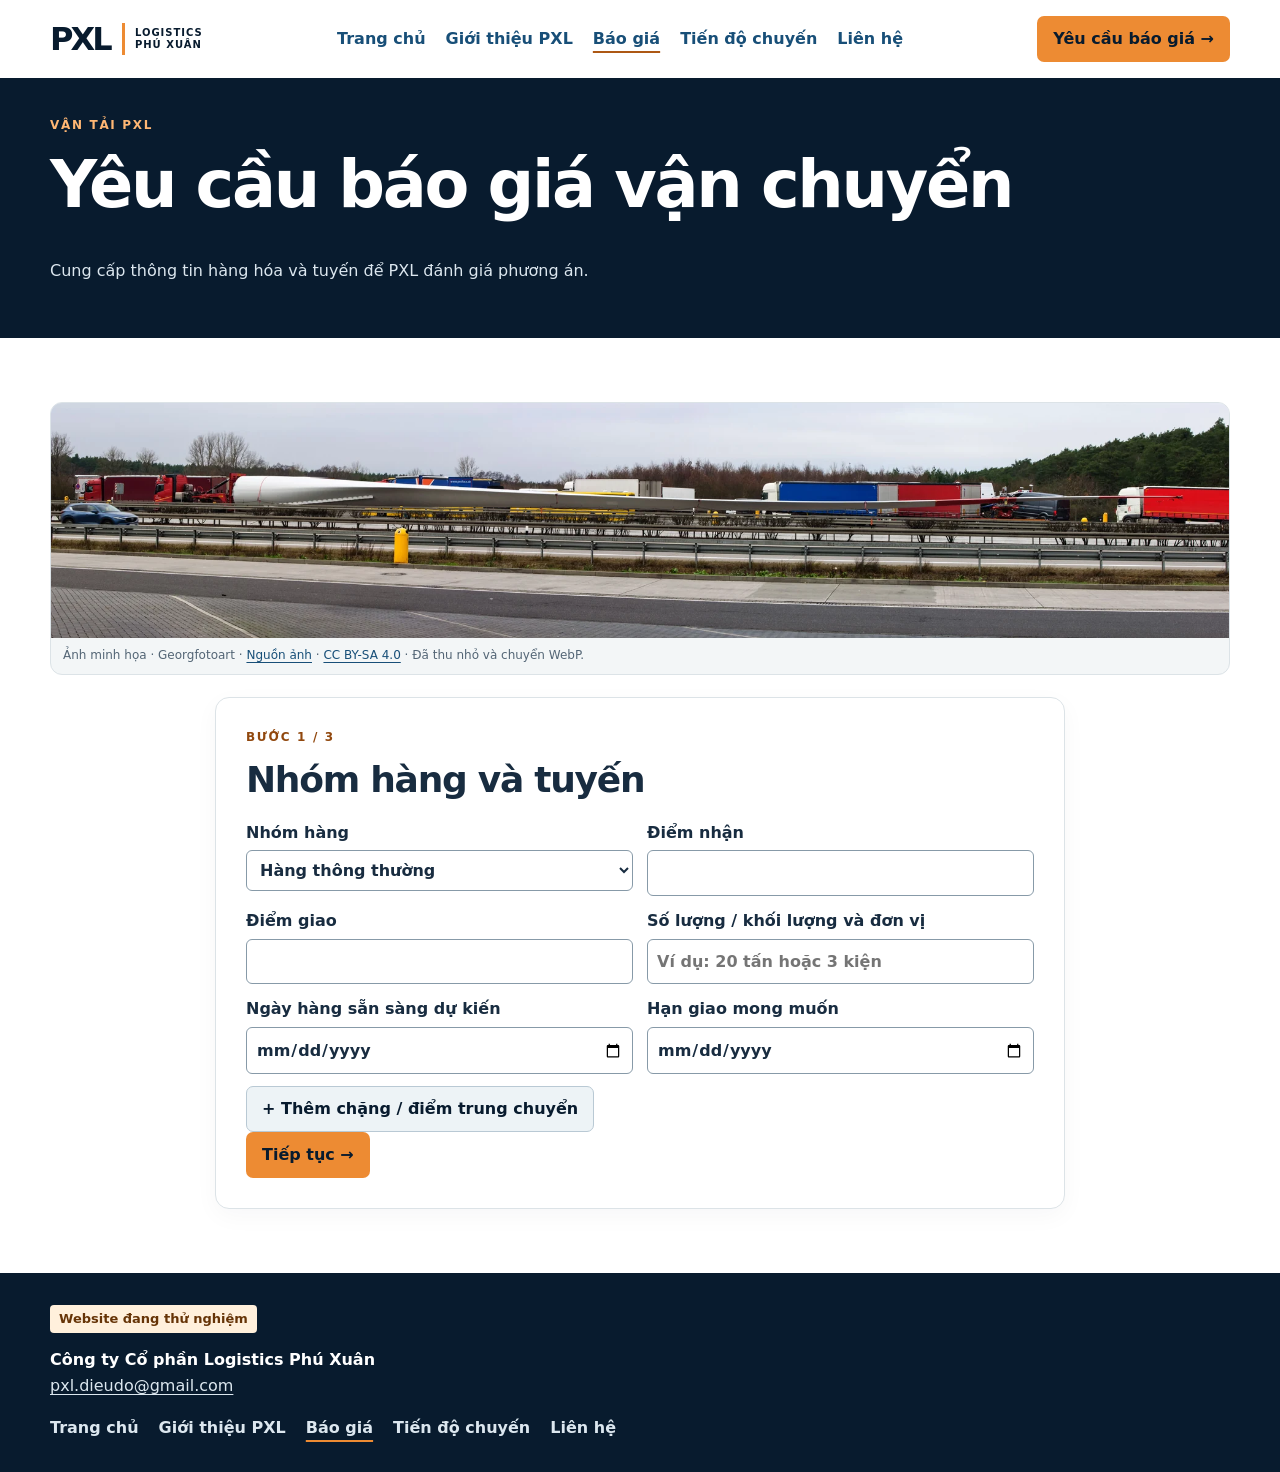
==== bao-gia.html @ a8f8dc52 "upload website" ====
<!doctype html><html lang="vi"><head><meta charset="utf-8"><meta name="viewport" content="width=device-width, initial-scale=1"><meta name="robots" content="noindex,nofollow"><meta name="description" content="Báo giá · Công ty Cổ phần Logistics Phú Xuân"><title>Báo giá | Logistics Phú Xuân</title><link rel="stylesheet" href="assets/site.css"><script src="assets/site.js" defer></script></head><body><a class="skip" href="#main">Đến nội dung</a><header><div class="wrap nav"><a class="brand" href="index.html"><strong>PXL</strong><span>LOGISTICS<br>PHÚ XUÂN</span></a><button type="button" id="menu" aria-controls="navigation" aria-expanded="false">Menu</button><nav id="navigation" aria-label="Điều hướng chính"><a href="index.html">Trang chủ</a><a href="gioi-thieu.html">Giới thiệu PXL</a><a href="bao-gia.html" aria-current="page">Báo giá</a><a href="tien-do-chuyen.html">Tiến độ chuyến</a><a href="lien-he.html">Liên hệ</a></nav><a class="button navcta" href="bao-gia.html">Yêu cầu báo giá →</a></div></header><main id="main"><section class="intro"><div class="wrap"><p class="eyebrow">Vận tải PXL</p><h1>Yêu cầu báo giá vận chuyển</h1><p>Cung cấp thông tin hàng hóa và tuyến để PXL đánh giá phương án.</p></div></section><section class="wrap section"><figure><picture><source media="(max-width: 700px)" srcset="image/quote-wind-blade-banner-mobile.webp"><img src="image/quote-wind-blade-banner.webp" alt="Toàn cảnh tổ hợp vận chuyển cánh turbine trên đường A2" loading=lazy></picture><figcaption>Ảnh minh họa · Georgfotoart · <a href="https://commons.wikimedia.org/wiki/File:Rotorblatt_Transport,_A2_01.jpg">Nguồn ảnh</a> · <a href="https://creativecommons.org/licenses/by-sa/4.0/">CC BY-SA 4.0</a> · Đã thu nhỏ và chuyển WebP.</figcaption></figure><form method="post" id="quote" class="card form-card"><p id="step-status" class="eyebrow" aria-live="polite"></p>
<section data-step><h2 tabindex="-1">Nhóm hàng và tuyến</h2><div class="fields"><label>Nhóm hàng<select name="kind"><option value="general">Hàng thông thường</option><option value="project">Hàng dự án / siêu trường siêu trọng</option><option value="unknown">Chưa rõ, cần tư vấn</option></select></label><label>Điểm nhận<input type="text" name="origin" required maxlength="120"></label><label>Điểm giao<input type="text" name="destination" required maxlength="120"></label><label>Số lượng / khối lượng và đơn vị<input type="text" name="amount" maxlength="100" placeholder="Ví dụ: 20 tấn hoặc 3 kiện"></label><label>Ngày hàng sẵn sàng dự kiến<input type="date" name="date" ></label><label>Hạn giao mong muốn<input type="date" name="deadline" ></label></div><div id="legs"></div><button type="button" data-add="leg" class="secondary">+ Thêm chặng / điểm trung chuyển</button></section>
<section data-step hidden><h2 tabindex="-1">Thông tin hàng hóa</h2><div id="general"><div class="fields"><label>Tên hàng<input type="text" name="cargo" required></label><label>Khối lượng (tấn)<input type="number" name="tonnes" min="0.001" step="any"></label><label>Cách đóng gói<select name="packing"><option value="Chưa rõ, cần tư vấn">Chưa rõ, cần tư vấn</option><option value="Hàng rời">Hàng rời</option><option value="Đóng bao">Đóng bao</option><option value="Đóng kiện">Đóng kiện</option><option value="Khác">Khác</option></select></label></div><label>Điều kiện bốc xếp hai đầu<textarea name="handling" rows="3" placeholder="Ví dụ: bên nhận bố trí cẩu"></textarea></label></div><div id="project"><div class="fields"><label>Tên dự án<input type="text" name="project" ></label><label>Mốc theo lô<input type="text" name="batch" ></label><label class="check"><input type="checkbox" name="service" value="Khảo sát tuyến">Khảo sát tuyến</label><label class="check"><input type="checkbox" name="service" value="Cẩu / bốc dỡ">Cẩu / bốc dỡ</label><label class="check"><input type="checkbox" name="service" value="Áp tải">Áp tải</label><label class="check"><input type="checkbox" name="service" value="Kéo trợ">Kéo trợ</label><label class="check"><input type="checkbox" name="service" value="Hỗ trợ thủ tục">Hỗ trợ thủ tục</label><label class="check"><input type="checkbox" name="service" value="Lưu bãi">Lưu bãi</label></div><div id="items"></div><button type="button" data-add="item" class="secondary">+ Thêm cấu kiện</button></div><p>Thông tin kỹ thuật chưa có có thể để trống và chọn bên dưới.</p><label class="check"><input type="checkbox" name="consult" value="Có">Chưa rõ, cần tư vấn</label><label>Ghi chú hàng, tuyến và yêu cầu khác<textarea name="notes" rows="3" ></textarea></label></section>
<section data-step hidden><h2 tabindex="-1">Thông tin liên hệ</h2><div class="fields"><label>Họ tên<input type="text" name="name" required autocomplete="name"></label><label>Công ty<input type="text" name="company" autocomplete="organization"></label><label>Email<input type="email" name="email" autocomplete="email"></label><label>Điện thoại<input type="tel" name="phone" autocomplete="tel"></label></div><p>Chuẩn bị packing list, bản vẽ hoặc ảnh để tự đính kèm vào email nếu có.</p></section>
<p class="error" role="alert"></p><div class="actions"><button type="button" id="back" class="secondary" hidden>Quay lại</button><button id="next">Tiếp tục →</button></div></form><section id="review" class="card" hidden aria-labelledby="review-title"><h2 id="review-title" tabindex="-1">Xem lại nội dung</h2><label>Nội dung để gửi<textarea id="summary" rows="12" readonly></textarea></label><p id="email-note">Ứng dụng email sẽ mở bản nháp. Cậu cần bấm Gửi trong ứng dụng để chuyển yêu cầu đến PXL.</p><div class="actions"><button id="edit" type="button" class="secondary">Chỉnh sửa</button><button id="copy" type="button" class="secondary">Sao chép</button><a id="email-link" class="button">Mở email</a></div><p id="copy-status" role="status"></p></section><template id="leg-template"><fieldset class="row"><legend>Chặng / điểm trung chuyển</legend><div class="fields"><label>Điểm trung chuyển hoặc điểm cuối chặng<input type="text" name="stop" required></label><label>Ghi chú chặng<input type="text" name="leg-note" ></label></div><button type="button" data-remove class="secondary">Xóa dòng</button></fieldset></template><template id="item-template"><fieldset class="row"><legend>Cấu kiện</legend><div class="fields"><label>Tên cấu kiện<input type="text" name="item" required></label><label>Số kiện<input type="number" name="qty" min="1" step="1"></label><label>Khối lượng mỗi kiện (tấn)<input type="number" name="weight" min="0.001" step="any"></label><label>Dài (m)<input type="number" name="length" min="0.001" step="any"></label><label>Rộng (m)<input type="number" name="width" min="0.001" step="any"></label><label>Cao (m)<input type="number" name="height" min="0.001" step="any"></label></div><button type="button" data-remove class="secondary">Xóa dòng</button></fieldset></template></section></main><footer><div class="wrap"><span class="tag">Website đang thử nghiệm</span><p><strong>Công ty Cổ phần Logistics Phú Xuân</strong><br><a href="mailto:pxl.dieudo@gmail.com">pxl.dieudo@gmail.com</a></p><nav aria-label="Liên kết cuối trang"><a href="index.html">Trang chủ</a><a href="gioi-thieu.html">Giới thiệu PXL</a><a href="bao-gia.html" aria-current="page">Báo giá</a><a href="tien-do-chuyen.html">Tiến độ chuyến</a><a href="lien-he.html">Liên hệ</a></nav></div></footer></body></html>
---- assets/site.css ----
:root{--navy:#081b2e;--ink:#182c40;--orange:#ed8b33;--line:#dce3e7;--muted:#536575;--pale:#f3f6f7;color:var(--ink);font-family:system-ui,"Segoe UI",sans-serif;line-height:1.6}
*{box-sizing:border-box}body{margin:0;background:#fff}a{color:#184f78;text-underline-offset:3px}a:focus-visible,button:focus-visible,input:focus-visible,select:focus-visible,textarea:focus-visible{outline:3px solid #c36a19;outline-offset:3px}[hidden]{display:none!important}.wrap{width:min(1180px,calc(100% - 48px));margin-inline:auto}.nav,.actions{display:flex;align-items:center;gap:14px;flex-wrap:wrap}.nav{justify-content:space-between;min-height:78px}.brand{display:flex;align-items:center;gap:10px;text-decoration:none;color:var(--navy)}.brand strong{font-size:32px;line-height:1;letter-spacing:-.09em;border-right:3px solid var(--orange);padding-right:12px}.brand span{font-size:10px;line-height:1.2;font-weight:800;letter-spacing:.1em}nav{display:flex;gap:20px;flex-wrap:wrap}nav a{font-weight:650;text-decoration:none}nav a[aria-current]{text-decoration:underline;text-decoration-color:#ad5814;text-decoration-thickness:2px;text-underline-offset:7px}#menu{display:none}.skip{position:absolute;left:8px;top:-100px;background:white;padding:12px;z-index:3}.skip:focus{top:8px}
.hero,.intro,footer{background:var(--navy);color:#fff}.hero{padding:clamp(34px,6vw,85px) 0}.intro{padding:38px 0}.hero p:not(.eyebrow),.intro p:not(.eyebrow){color:#dce7ef;max-width:60ch}.hero figure{background:#122c43;border-color:#38526b}.hero figcaption,.hero figcaption a,footer a{color:#dce7ef}.grid{display:grid;grid-template-columns:repeat(2,minmax(0,1fr));gap:26px;align-items:start}.hero-grid{align-items:center;grid-template-columns:1fr 1.12fr;gap:38px}.three{grid-template-columns:repeat(3,minmax(0,1fr))}.section{padding-block:clamp(32px,5vw,68px)}.shade{background:var(--pale)}h1,h2,h3{line-height:1.15;letter-spacing:-.035em;margin:0 0 .55em}h1{font-size:clamp(34px,5.1vw,66px)}h1 em{font-style:normal;color:var(--orange)}h2{font-size:clamp(23px,3.4vw,36px)}h3{font-size:22px}p{margin:0 0 1em}.eyebrow{font-size:12px;letter-spacing:.14em;font-weight:800;text-transform:uppercase;color:#91480e}.hero .eyebrow,.intro .eyebrow{color:#ffb774}.card{background:#fff;border:1px solid var(--line);border-radius:14px;padding:clamp(16px,3vw,30px);min-width:0;box-shadow:0 7px 24px #081b2e09}.form-card{max-width:850px;margin:22px auto 0}figure{margin:0 0 16px;border:1px solid var(--line);border-radius:12px;overflow:hidden;background:var(--pale)}picture,img{display:block;width:100%}img{height:auto}figcaption{padding:8px 12px;font-size:12px;color:var(--muted);overflow-wrap:anywhere}button,.button{display:inline-flex;align-items:center;justify-content:center;min-height:44px;padding:9px 15px;border:1px solid transparent;border-radius:7px;background:var(--orange);color:var(--navy);font:inherit;font-weight:750;text-decoration:none;cursor:pointer;text-align:center}button:hover,.button:hover{filter:brightness(.94)}.secondary{background:#edf3f6;border-color:#b9c9d4}.outline{color:white;background:transparent;border-color:#a9bdcd}.fields{display:grid;grid-template-columns:repeat(2,minmax(0,1fr));gap:0 14px}label{display:block;font-weight:650;margin-bottom:12px}input,textarea,select{display:block;width:100%;margin-top:5px;padding:9px;border:1px solid #879aa8;border-radius:6px;background:white;color:var(--ink);font:inherit;min-width:0}textarea{resize:vertical}.check{display:flex;align-items:center;gap:8px}.check input{width:auto;margin:0}.row{border:1px solid var(--line);margin:12px 0;padding:12px;min-width:0;border-radius:8px}.tag{display:inline-block;background:#fff0dc;color:#663407;border-radius:4px;padding:4px 9px;font-weight:750;font-size:13px}.error{color:#a22424;font-weight:650;margin-top:10px}.error:empty{display:none}.timeline li{margin-bottom:12px}#review{margin-top:16px}footer{padding:32px 0}footer p{margin-top:14px}footer a[aria-current]{text-decoration-color:var(--orange)}
@media(max-width:950px){.navcta{display:none}}@media(max-width:720px){.wrap{width:calc(100% - 32px)}.grid,.hero-grid,.three{grid-template-columns:1fr;gap:16px}.nav{min-height:64px}#menu{display:inline-flex;background:#edf3f6}#navigation{display:none;width:100%;padding:0 0 15px}#navigation.open{display:flex;flex-direction:column;gap:9px}#navigation a{padding:5px 0}}@media(max-width:440px){.fields{grid-template-columns:1fr}}
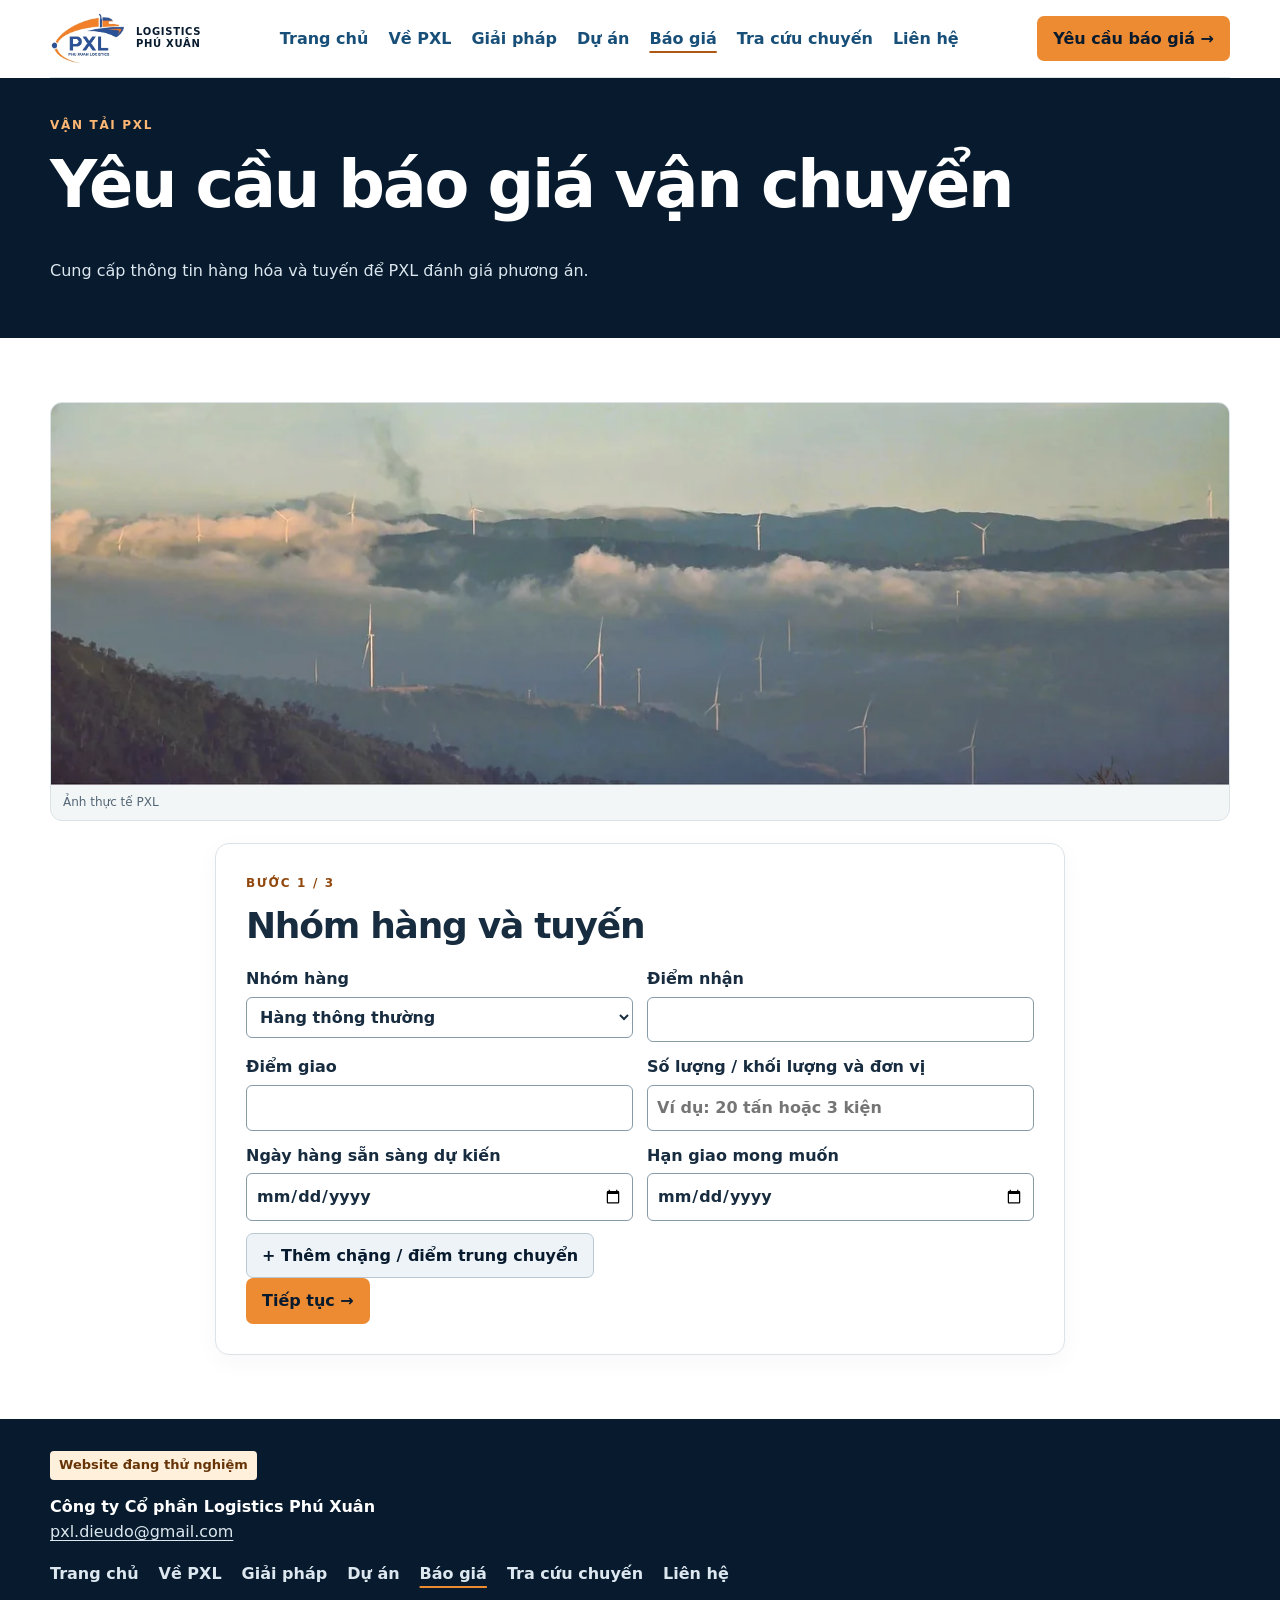
==== commit 60114642: "Cap nhat website PXL ngay 11-11-2026" ====
--- a/bao-gia.html
+++ b/bao-gia.html
@@ -1,5 +1,5 @@
-<!doctype html><html lang="vi"><head><meta charset="utf-8"><meta name="viewport" content="width=device-width, initial-scale=1"><meta name="robots" content="noindex,nofollow"><meta name="description" content="Báo giá · Công ty Cổ phần Logistics Phú Xuân"><title>Báo giá | Logistics Phú Xuân</title><link rel="stylesheet" href="assets/site.css"><script src="assets/site.js" defer></script></head><body><a class="skip" href="#main">Đến nội dung</a><header><div class="wrap nav"><a class="brand" href="index.html"><strong>PXL</strong><span>LOGISTICS<br>PHÚ XUÂN</span></a><button type="button" id="menu" aria-controls="navigation" aria-expanded="false">Menu</button><nav id="navigation" aria-label="Điều hướng chính"><a href="index.html">Trang chủ</a><a href="gioi-thieu.html">Giới thiệu PXL</a><a href="bao-gia.html" aria-current="page">Báo giá</a><a href="tien-do-chuyen.html">Tiến độ chuyến</a><a href="lien-he.html">Liên hệ</a></nav><a class="button navcta" href="bao-gia.html">Yêu cầu báo giá →</a></div></header><main id="main"><section class="intro"><div class="wrap"><p class="eyebrow">Vận tải PXL</p><h1>Yêu cầu báo giá vận chuyển</h1><p>Cung cấp thông tin hàng hóa và tuyến để PXL đánh giá phương án.</p></div></section><section class="wrap section"><figure><picture><source media="(max-width: 700px)" srcset="image/quote-wind-blade-banner-mobile.webp"><img src="image/quote-wind-blade-banner.webp" alt="Toàn cảnh tổ hợp vận chuyển cánh turbine trên đường A2" loading=lazy></picture><figcaption>Ảnh minh họa · Georgfotoart · <a href="https://commons.wikimedia.org/wiki/File:Rotorblatt_Transport,_A2_01.jpg">Nguồn ảnh</a> · <a href="https://creativecommons.org/licenses/by-sa/4.0/">CC BY-SA 4.0</a> · Đã thu nhỏ và chuyển WebP.</figcaption></figure><form method="post" id="quote" class="card form-card"><p id="step-status" class="eyebrow" aria-live="polite"></p>
+<!doctype html><html lang="vi"><head><meta charset="utf-8"><meta name="viewport" content="width=device-width, initial-scale=1"><meta name="robots" content="noindex,nofollow"><meta name="description" content="Báo giá · Công ty Cổ phần Logistics Phú Xuân"><title>Báo giá | Logistics Phú Xuân</title><link rel="stylesheet" href="assets/site.css"><script src="assets/site.js" defer></script></head><body><a class="skip" href="#main">Đến nội dung</a><header><div class="wrap nav"><a class="brand" href="index.html"><img src="images/pxl-logo.png" alt="PXL"><span>LOGISTICS<br>PHÚ XUÂN</span></a><button type="button" id="menu" aria-controls="navigation" aria-expanded="false">Menu</button><nav id="navigation" aria-label="Điều hướng chính"><a href="index.html">Trang chủ</a><a href="gioi-thieu.html">Về PXL</a><a href="giai-phap.html">Giải pháp</a><a href="du-an.html">Dự án</a><a href="bao-gia.html" aria-current="page">Báo giá</a><a href="tien-do-chuyen.html">Tra cứu chuyến</a><a href="lien-he.html">Liên hệ</a></nav><a class="button navcta" href="bao-gia.html">Yêu cầu báo giá →</a></div></header><main id="main"><section class="intro"><div class="wrap"><p class="eyebrow">Vận tải PXL</p><h1>Yêu cầu báo giá vận chuyển</h1><p>Cung cấp thông tin hàng hóa và tuyến để PXL đánh giá phương án.</p></div></section><section class="wrap section"><figure><img src="images/turbines.webp" alt="Toàn cảnh dự án điện gió"><figcaption>Ảnh thực tế PXL</figcaption></figure><form method="post" id="quote" class="card form-card"><p id="step-status" class="eyebrow" aria-live="polite"></p>
 <section data-step><h2 tabindex="-1">Nhóm hàng và tuyến</h2><div class="fields"><label>Nhóm hàng<select name="kind"><option value="general">Hàng thông thường</option><option value="project">Hàng dự án / siêu trường siêu trọng</option><option value="unknown">Chưa rõ, cần tư vấn</option></select></label><label>Điểm nhận<input type="text" name="origin" required maxlength="120"></label><label>Điểm giao<input type="text" name="destination" required maxlength="120"></label><label>Số lượng / khối lượng và đơn vị<input type="text" name="amount" maxlength="100" placeholder="Ví dụ: 20 tấn hoặc 3 kiện"></label><label>Ngày hàng sẵn sàng dự kiến<input type="date" name="date" ></label><label>Hạn giao mong muốn<input type="date" name="deadline" ></label></div><div id="legs"></div><button type="button" data-add="leg" class="secondary">+ Thêm chặng / điểm trung chuyển</button></section>
 <section data-step hidden><h2 tabindex="-1">Thông tin hàng hóa</h2><div id="general"><div class="fields"><label>Tên hàng<input type="text" name="cargo" required></label><label>Khối lượng (tấn)<input type="number" name="tonnes" min="0.001" step="any"></label><label>Cách đóng gói<select name="packing"><option value="Chưa rõ, cần tư vấn">Chưa rõ, cần tư vấn</option><option value="Hàng rời">Hàng rời</option><option value="Đóng bao">Đóng bao</option><option value="Đóng kiện">Đóng kiện</option><option value="Khác">Khác</option></select></label></div><label>Điều kiện bốc xếp hai đầu<textarea name="handling" rows="3" placeholder="Ví dụ: bên nhận bố trí cẩu"></textarea></label></div><div id="project"><div class="fields"><label>Tên dự án<input type="text" name="project" ></label><label>Mốc theo lô<input type="text" name="batch" ></label><label class="check"><input type="checkbox" name="service" value="Khảo sát tuyến">Khảo sát tuyến</label><label class="check"><input type="checkbox" name="service" value="Cẩu / bốc dỡ">Cẩu / bốc dỡ</label><label class="check"><input type="checkbox" name="service" value="Áp tải">Áp tải</label><label class="check"><input type="checkbox" name="service" value="Kéo trợ">Kéo trợ</label><label class="check"><input type="checkbox" name="service" value="Hỗ trợ thủ tục">Hỗ trợ thủ tục</label><label class="check"><input type="checkbox" name="service" value="Lưu bãi">Lưu bãi</label></div><div id="items"></div><button type="button" data-add="item" class="secondary">+ Thêm cấu kiện</button></div><p>Thông tin kỹ thuật chưa có có thể để trống và chọn bên dưới.</p><label class="check"><input type="checkbox" name="consult" value="Có">Chưa rõ, cần tư vấn</label><label>Ghi chú hàng, tuyến và yêu cầu khác<textarea name="notes" rows="3" ></textarea></label></section>
 <section data-step hidden><h2 tabindex="-1">Thông tin liên hệ</h2><div class="fields"><label>Họ tên<input type="text" name="name" required autocomplete="name"></label><label>Công ty<input type="text" name="company" autocomplete="organization"></label><label>Email<input type="email" name="email" autocomplete="email"></label><label>Điện thoại<input type="tel" name="phone" autocomplete="tel"></label></div><p>Chuẩn bị packing list, bản vẽ hoặc ảnh để tự đính kèm vào email nếu có.</p></section>
-<p class="error" role="alert"></p><div class="actions"><button type="button" id="back" class="secondary" hidden>Quay lại</button><button id="next">Tiếp tục →</button></div></form><section id="review" class="card" hidden aria-labelledby="review-title"><h2 id="review-title" tabindex="-1">Xem lại nội dung</h2><label>Nội dung để gửi<textarea id="summary" rows="12" readonly></textarea></label><p id="email-note">Ứng dụng email sẽ mở bản nháp. Cậu cần bấm Gửi trong ứng dụng để chuyển yêu cầu đến PXL.</p><div class="actions"><button id="edit" type="button" class="secondary">Chỉnh sửa</button><button id="copy" type="button" class="secondary">Sao chép</button><a id="email-link" class="button">Mở email</a></div><p id="copy-status" role="status"></p></section><template id="leg-template"><fieldset class="row"><legend>Chặng / điểm trung chuyển</legend><div class="fields"><label>Điểm trung chuyển hoặc điểm cuối chặng<input type="text" name="stop" required></label><label>Ghi chú chặng<input type="text" name="leg-note" ></label></div><button type="button" data-remove class="secondary">Xóa dòng</button></fieldset></template><template id="item-template"><fieldset class="row"><legend>Cấu kiện</legend><div class="fields"><label>Tên cấu kiện<input type="text" name="item" required></label><label>Số kiện<input type="number" name="qty" min="1" step="1"></label><label>Khối lượng mỗi kiện (tấn)<input type="number" name="weight" min="0.001" step="any"></label><label>Dài (m)<input type="number" name="length" min="0.001" step="any"></label><label>Rộng (m)<input type="number" name="width" min="0.001" step="any"></label><label>Cao (m)<input type="number" name="height" min="0.001" step="any"></label></div><button type="button" data-remove class="secondary">Xóa dòng</button></fieldset></template></section></main><footer><div class="wrap"><span class="tag">Website đang thử nghiệm</span><p><strong>Công ty Cổ phần Logistics Phú Xuân</strong><br><a href="mailto:pxl.dieudo@gmail.com">pxl.dieudo@gmail.com</a></p><nav aria-label="Liên kết cuối trang"><a href="index.html">Trang chủ</a><a href="gioi-thieu.html">Giới thiệu PXL</a><a href="bao-gia.html" aria-current="page">Báo giá</a><a href="tien-do-chuyen.html">Tiến độ chuyến</a><a href="lien-he.html">Liên hệ</a></nav></div></footer></body></html>+<p class="error" role="alert"></p><div class="actions"><button type="button" id="back" class="secondary" hidden>Quay lại</button><button id="next">Tiếp tục →</button></div></form><section id="review" class="card" hidden aria-labelledby="review-title"><h2 id="review-title" tabindex="-1">Xem lại nội dung</h2><label>Nội dung để gửi<textarea id="summary" rows="12" readonly></textarea></label><p id="email-note">Ứng dụng email sẽ mở bản nháp. Cậu cần bấm Gửi trong ứng dụng để chuyển yêu cầu đến PXL.</p><div class="actions"><button id="edit" type="button" class="secondary">Chỉnh sửa</button><button id="copy" type="button" class="secondary">Sao chép</button><a id="email-link" class="button">Mở email</a></div><p id="copy-status" role="status"></p></section><template id="leg-template"><fieldset class="row"><legend>Chặng / điểm trung chuyển</legend><div class="fields"><label>Điểm trung chuyển hoặc điểm cuối chặng<input type="text" name="stop" required></label><label>Ghi chú chặng<input type="text" name="leg-note" ></label></div><button type="button" data-remove class="secondary">Xóa dòng</button></fieldset></template><template id="item-template"><fieldset class="row"><legend>Cấu kiện</legend><div class="fields"><label>Tên cấu kiện<input type="text" name="item" required></label><label>Số kiện<input type="number" name="qty" min="1" step="1"></label><label>Khối lượng mỗi kiện (tấn)<input type="number" name="weight" min="0.001" step="any"></label><label>Dài (m)<input type="number" name="length" min="0.001" step="any"></label><label>Rộng (m)<input type="number" name="width" min="0.001" step="any"></label><label>Cao (m)<input type="number" name="height" min="0.001" step="any"></label></div><button type="button" data-remove class="secondary">Xóa dòng</button></fieldset></template></section></main><footer><div class="wrap"><span class="tag">Website đang thử nghiệm</span><p><strong>Công ty Cổ phần Logistics Phú Xuân</strong><br><a href="mailto:pxl.dieudo@gmail.com">pxl.dieudo@gmail.com</a></p><nav aria-label="Liên kết cuối trang"><a href="index.html">Trang chủ</a><a href="gioi-thieu.html">Về PXL</a><a href="giai-phap.html">Giải pháp</a><a href="du-an.html">Dự án</a><a href="bao-gia.html" aria-current="page">Báo giá</a><a href="tien-do-chuyen.html">Tra cứu chuyến</a><a href="lien-he.html">Liên hệ</a></nav></div></footer></body></html>
--- a/assets/site.css
+++ b/assets/site.css
@@ -2,3 +2,15 @@
 *{box-sizing:border-box}body{margin:0;background:#fff}a{color:#184f78;text-underline-offset:3px}a:focus-visible,button:focus-visible,input:focus-visible,select:focus-visible,textarea:focus-visible{outline:3px solid #c36a19;outline-offset:3px}[hidden]{display:none!important}.wrap{width:min(1180px,calc(100% - 48px));margin-inline:auto}.nav,.actions{display:flex;align-items:center;gap:14px;flex-wrap:wrap}.nav{justify-content:space-between;min-height:78px}.brand{display:flex;align-items:center;gap:10px;text-decoration:none;color:var(--navy)}.brand strong{font-size:32px;line-height:1;letter-spacing:-.09em;border-right:3px solid var(--orange);padding-right:12px}.brand span{font-size:10px;line-height:1.2;font-weight:800;letter-spacing:.1em}nav{display:flex;gap:20px;flex-wrap:wrap}nav a{font-weight:650;text-decoration:none}nav a[aria-current]{text-decoration:underline;text-decoration-color:#ad5814;text-decoration-thickness:2px;text-underline-offset:7px}#menu{display:none}.skip{position:absolute;left:8px;top:-100px;background:white;padding:12px;z-index:3}.skip:focus{top:8px}
 .hero,.intro,footer{background:var(--navy);color:#fff}.hero{padding:clamp(34px,6vw,85px) 0}.intro{padding:38px 0}.hero p:not(.eyebrow),.intro p:not(.eyebrow){color:#dce7ef;max-width:60ch}.hero figure{background:#122c43;border-color:#38526b}.hero figcaption,.hero figcaption a,footer a{color:#dce7ef}.grid{display:grid;grid-template-columns:repeat(2,minmax(0,1fr));gap:26px;align-items:start}.hero-grid{align-items:center;grid-template-columns:1fr 1.12fr;gap:38px}.three{grid-template-columns:repeat(3,minmax(0,1fr))}.section{padding-block:clamp(32px,5vw,68px)}.shade{background:var(--pale)}h1,h2,h3{line-height:1.15;letter-spacing:-.035em;margin:0 0 .55em}h1{font-size:clamp(34px,5.1vw,66px)}h1 em{font-style:normal;color:var(--orange)}h2{font-size:clamp(23px,3.4vw,36px)}h3{font-size:22px}p{margin:0 0 1em}.eyebrow{font-size:12px;letter-spacing:.14em;font-weight:800;text-transform:uppercase;color:#91480e}.hero .eyebrow,.intro .eyebrow{color:#ffb774}.card{background:#fff;border:1px solid var(--line);border-radius:14px;padding:clamp(16px,3vw,30px);min-width:0;box-shadow:0 7px 24px #081b2e09}.form-card{max-width:850px;margin:22px auto 0}figure{margin:0 0 16px;border:1px solid var(--line);border-radius:12px;overflow:hidden;background:var(--pale)}picture,img{display:block;width:100%}img{height:auto}figcaption{padding:8px 12px;font-size:12px;color:var(--muted);overflow-wrap:anywhere}button,.button{display:inline-flex;align-items:center;justify-content:center;min-height:44px;padding:9px 15px;border:1px solid transparent;border-radius:7px;background:var(--orange);color:var(--navy);font:inherit;font-weight:750;text-decoration:none;cursor:pointer;text-align:center}button:hover,.button:hover{filter:brightness(.94)}.secondary{background:#edf3f6;border-color:#b9c9d4}.outline{color:white;background:transparent;border-color:#a9bdcd}.fields{display:grid;grid-template-columns:repeat(2,minmax(0,1fr));gap:0 14px}label{display:block;font-weight:650;margin-bottom:12px}input,textarea,select{display:block;width:100%;margin-top:5px;padding:9px;border:1px solid #879aa8;border-radius:6px;background:white;color:var(--ink);font:inherit;min-width:0}textarea{resize:vertical}.check{display:flex;align-items:center;gap:8px}.check input{width:auto;margin:0}.row{border:1px solid var(--line);margin:12px 0;padding:12px;min-width:0;border-radius:8px}.tag{display:inline-block;background:#fff0dc;color:#663407;border-radius:4px;padding:4px 9px;font-weight:750;font-size:13px}.error{color:#a22424;font-weight:650;margin-top:10px}.error:empty{display:none}.timeline li{margin-bottom:12px}#review{margin-top:16px}footer{padding:32px 0}footer p{margin-top:14px}footer a[aria-current]{text-decoration-color:var(--orange)}
 @media(max-width:950px){.navcta{display:none}}@media(max-width:720px){.wrap{width:calc(100% - 32px)}.grid,.hero-grid,.three{grid-template-columns:1fr;gap:16px}.nav{min-height:64px}#menu{display:inline-flex;background:#edf3f6}#navigation{display:none;width:100%;padding:0 0 15px}#navigation.open{display:flex;flex-direction:column;gap:9px}#navigation a{padding:5px 0}}@media(max-width:440px){.fields{grid-template-columns:1fr}}
+
+.brand img{width:76px;height:auto}.brand span{letter-spacing:.07em}.nav{border-bottom:1px solid #dce3e7}figure img{object-fit:contain} #tracking + p{overflow-wrap:anywhere}
+
+.solutions-toc ol{display:grid;grid-template-columns:repeat(2,minmax(0,1fr));gap:10px 24px;margin-bottom:0;padding-left:1.4em}.solution{scroll-margin-top:24px;padding-block:36px;border-bottom:1px solid var(--line)}.solution:last-of-type{margin-bottom:24px}.solution figure{margin:0}.solution dt{font-weight:750;margin-top:14px}.solution dd{margin:3px 0 0;color:var(--muted)}@media(max-width:720px){.solutions-toc ol{grid-template-columns:1fr}.solution{padding-block:24px}}
+
+@media (prefers-reduced-motion: no-preference) {
+  @view-transition { navigation: auto; }
+  ::view-transition-old(root) { animation: pxl-page-out 140ms ease-in both; }
+  ::view-transition-new(root) { animation: pxl-page-in 220ms ease-out both; }
+}
+@keyframes pxl-page-out { to { opacity: 0; } }
+@keyframes pxl-page-in { from { opacity: 0; } }
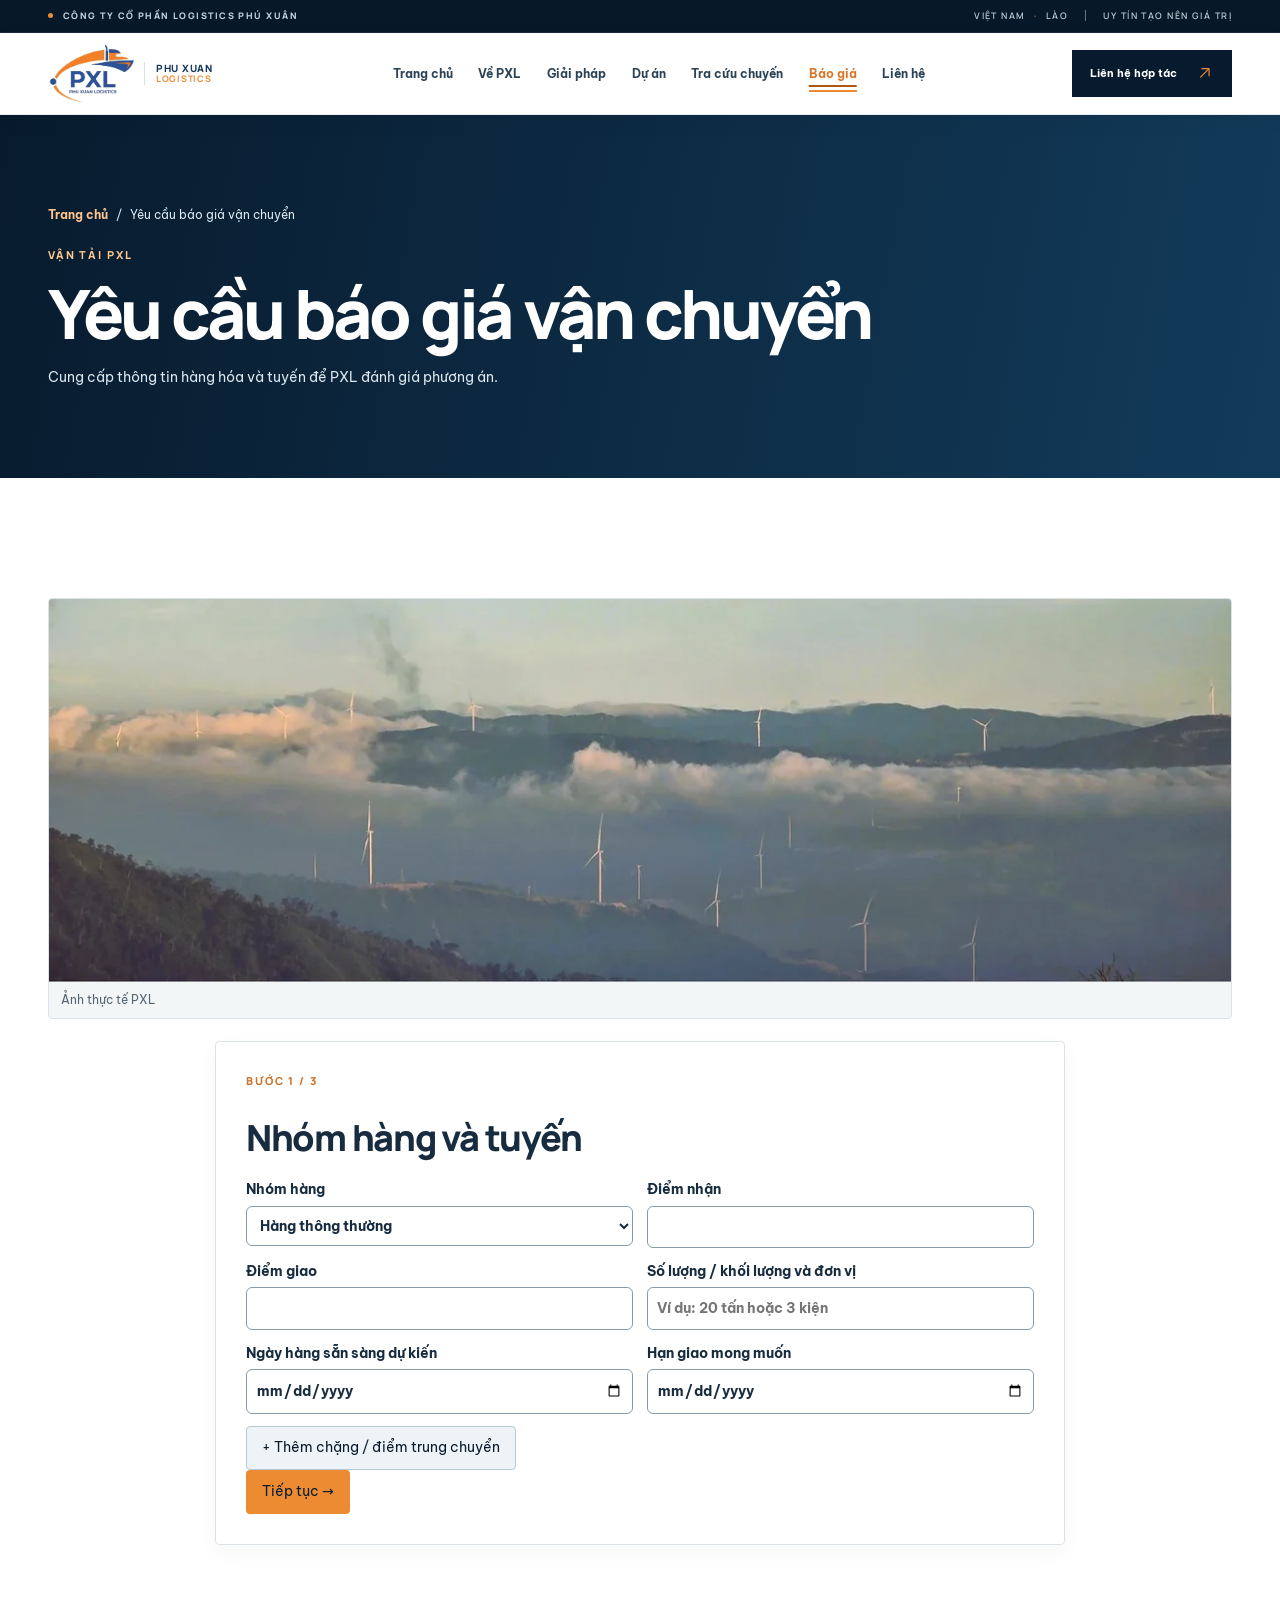
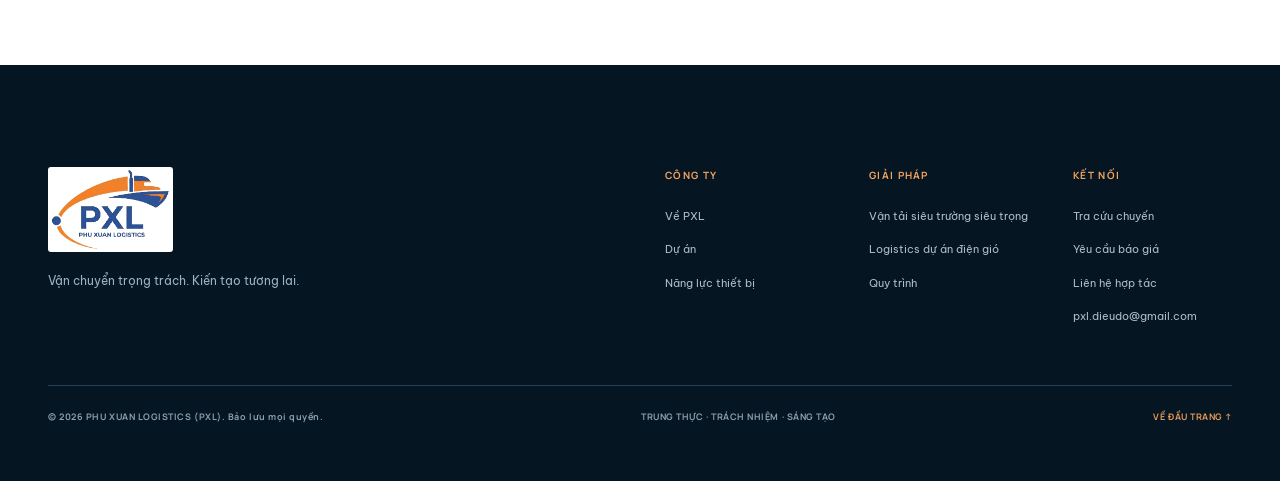
==== commit 82f564ff: "Đông bộ frame" ====
--- a/bao-gia.html
+++ b/bao-gia.html
@@ -1,5 +1,33 @@
-<!doctype html><html lang="vi"><head><meta charset="utf-8"><meta name="viewport" content="width=device-width, initial-scale=1"><meta name="robots" content="noindex,nofollow"><meta name="description" content="Báo giá · Công ty Cổ phần Logistics Phú Xuân"><title>Báo giá | Logistics Phú Xuân</title><link rel="stylesheet" href="assets/site.css"><script src="assets/site.js" defer></script></head><body><a class="skip" href="#main">Đến nội dung</a><header><div class="wrap nav"><a class="brand" href="index.html"><img src="images/pxl-logo.png" alt="PXL"><span>LOGISTICS<br>PHÚ XUÂN</span></a><button type="button" id="menu" aria-controls="navigation" aria-expanded="false">Menu</button><nav id="navigation" aria-label="Điều hướng chính"><a href="index.html">Trang chủ</a><a href="gioi-thieu.html">Về PXL</a><a href="giai-phap.html">Giải pháp</a><a href="du-an.html">Dự án</a><a href="bao-gia.html" aria-current="page">Báo giá</a><a href="tien-do-chuyen.html">Tra cứu chuyến</a><a href="lien-he.html">Liên hệ</a></nav><a class="button navcta" href="bao-gia.html">Yêu cầu báo giá →</a></div></header><main id="main"><section class="intro"><div class="wrap"><p class="eyebrow">Vận tải PXL</p><h1>Yêu cầu báo giá vận chuyển</h1><p>Cung cấp thông tin hàng hóa và tuyến để PXL đánh giá phương án.</p></div></section><section class="wrap section"><figure><img src="images/turbines.webp" alt="Toàn cảnh dự án điện gió"><figcaption>Ảnh thực tế PXL</figcaption></figure><form method="post" id="quote" class="card form-card"><p id="step-status" class="eyebrow" aria-live="polite"></p>
+<!doctype html><html lang="vi"><head><meta charset="utf-8"><meta name="viewport" content="width=device-width, initial-scale=1"><meta name="robots" content="noindex,nofollow"><meta name="description" content="Báo giá · Công ty Cổ phần Logistics Phú Xuân"><title>Báo giá | Logistics Phú Xuân</title><link rel="stylesheet" href="assets/site.css"><link rel="preconnect" href="https://fonts.googleapis.com" />
+  <link rel="preconnect" href="https://fonts.gstatic.com" crossorigin />
+  <link href="https://fonts.googleapis.com/css2?family=Be+Vietnam+Pro:wght@300;400;500;600;700;800&family=Manrope:wght@400;500;600;700;800&display=swap" rel="stylesheet" />
+  <link rel="stylesheet" href="css/styles.css" /><script src="assets/site.js" defer></script></head><body class="detail-page"><a class="skip-link" href="#main">Đi đến nội dung chính</a><svg aria-hidden="true" xmlns="http://www.w3.org/2000/svg" class="svg-defs">
+    <symbol id="i-arrow" viewBox="0 0 24 24"><path d="M5 12h14m-7-7 7 7-7 7"/></symbol>
+    <symbol id="i-north" viewBox="0 0 24 24"><path d="M12 21V3m-7 7 7-7 7 7"/></symbol>
+    <symbol id="i-arrow-up" viewBox="0 0 24 24"><path d="M5 17 17 5M7 5h10v10"/></symbol>
+    <symbol id="i-check" viewBox="0 0 24 24"><path d="m4 12 5 5L20 6"/></symbol>
+    <symbol id="i-pin" viewBox="0 0 24 24"><path d="M20 10c0 5.5-8 11-8 11S4 15.5 4 10a8 8 0 1 1 16 0Z"/><circle cx="12" cy="10" r="2.5"/></symbol>
+    <symbol id="i-truck" viewBox="0 0 24 24"><path d="M2 5h13v12H2zM15 9h4l3 4v4h-7z"/><circle cx="6" cy="18" r="2"/><circle cx="18" cy="18" r="2"/></symbol>
+    <symbol id="i-wind" viewBox="0 0 24 24"><path d="m12 3 0 18M12 10 5 4M12 10l8-4M12 10l-3 10M9 21h6"/><circle cx="12" cy="10" r="1.5"/></symbol>
+    <symbol id="i-route" viewBox="0 0 24 24"><circle cx="5" cy="6" r="2"/><circle cx="19" cy="18" r="2"/><path d="M7 6h7a4 4 0 0 1 0 8H9a4 4 0 0 0 0 8h8"/></symbol>
+    <symbol id="i-crane" viewBox="0 0 24 24"><path d="M3 21h18M7 21V3h10M7 7h13l-4-4M17 7v8m-2 0h4m-2 0v3"/></symbol>
+    <symbol id="i-warehouse" viewBox="0 0 24 24"><path d="m2 10 10-7 10 7v11H2zM2 10h20M8 21v-8h8v8M8 17h8"/></symbol>
+    <symbol id="i-shield" viewBox="0 0 24 24"><path d="m12 2 9 4v6c0 5-4 8-9 10-5-2-9-5-9-10V6z"/><path d="m8 12 3 3 5-6"/></symbol>
+    <symbol id="i-play" viewBox="0 0 24 24"><path d="m9 6 10 6-10 6z"/></symbol>
+    <symbol id="i-menu" viewBox="0 0 24 24"><path d="M3 7h18M3 12h18M3 17h18"/></symbol>
+    <symbol id="i-close" viewBox="0 0 24 24"><path d="M5 5l14 14M19 5 5 19"/></symbol>
+  </svg>
+
+  <div class="topline"><div class="container topline-inner"><div class="topline-left"><span class="top-dot"></span><span data-i18n="topline">CÔNG TY CỔ PHẦN LOGISTICS PHÚ XUÂN</span></div><div class="topline-right"><span data-i18n="topRegion">VIỆT NAM <span class="sep-dot">·</span> LÀO</span><span class="top-rule"></span><span class="topline-motto" data-i18n="topMotto">UY TÍN TẠO NÊN GIÁ TRỊ</span></div></div></div>
+  <header class="site-header" id="header">
+    <div class="container navbar">
+      <a href="index.html" class="brand" aria-label="Phú Xuân Logistics — Trang chủ"><img src="images/pxl-logo.png" alt="PXL — Phú Xuân Logistics" width="115" height="75"/><span class="brand-sub">PHU XUAN <b>LOGISTICS</b></span></a>
+      <nav class="desktop-nav" aria-label="Điều hướng chính"><a href="index.html">Trang chủ</a><a href="gioi-thieu.html">Về PXL</a><a href="giai-phap.html">Giải pháp</a><a href="du-an.html">Dự án</a><a href="tien-do-chuyen.html">Tra cứu chuyến</a><a href="bao-gia.html" aria-current="page" class="active">Báo giá</a><a href="lien-he.html">Liên hệ</a></nav>
+      <div class="nav-actions"><a class="nav-contact" href="lien-he.html"><span data-i18n="navContact">Liên hệ hợp tác</span><svg><use href="#i-arrow-up"/></svg></a><button class="menu-btn" id="menuBtn" type="button" aria-expanded="false" aria-controls="mobileNav" aria-label="Mở menu"><svg><use href="#i-menu"/></svg></button></div>
+    </div>
+    <nav class="mobile-nav" id="mobileNav" aria-label="Điều hướng di động" hidden><a href="index.html">Trang chủ</a><a href="gioi-thieu.html">Về PXL</a><a href="giai-phap.html">Giải pháp</a><a href="du-an.html">Dự án</a><a href="tien-do-chuyen.html">Tra cứu chuyến</a><a href="bao-gia.html" aria-current="page" class="active">Báo giá</a><a href="lien-he.html">Liên hệ</a></nav>
+  </header><main id="main"><section class="intro"><div class="wrap"><nav class="breadcrumb" aria-label="Đường dẫn"><a href="index.html">Trang chủ</a><span aria-hidden="true">/</span><span aria-current="page">Yêu cầu báo giá vận chuyển</span></nav><p class="eyebrow">Vận tải PXL</p><h1>Yêu cầu báo giá vận chuyển</h1><p>Cung cấp thông tin hàng hóa và tuyến để PXL đánh giá phương án.</p></div></section><section class="wrap section"><figure><img src="images/turbines.webp" alt="Toàn cảnh dự án điện gió"><figcaption>Ảnh thực tế PXL</figcaption></figure><form method="post" id="quote" class="card form-card"><p id="step-status" class="eyebrow" aria-live="polite"></p>
 <section data-step><h2 tabindex="-1">Nhóm hàng và tuyến</h2><div class="fields"><label>Nhóm hàng<select name="kind"><option value="general">Hàng thông thường</option><option value="project">Hàng dự án / siêu trường siêu trọng</option><option value="unknown">Chưa rõ, cần tư vấn</option></select></label><label>Điểm nhận<input type="text" name="origin" required maxlength="120"></label><label>Điểm giao<input type="text" name="destination" required maxlength="120"></label><label>Số lượng / khối lượng và đơn vị<input type="text" name="amount" maxlength="100" placeholder="Ví dụ: 20 tấn hoặc 3 kiện"></label><label>Ngày hàng sẵn sàng dự kiến<input type="date" name="date" ></label><label>Hạn giao mong muốn<input type="date" name="deadline" ></label></div><div id="legs"></div><button type="button" data-add="leg" class="secondary">+ Thêm chặng / điểm trung chuyển</button></section>
 <section data-step hidden><h2 tabindex="-1">Thông tin hàng hóa</h2><div id="general"><div class="fields"><label>Tên hàng<input type="text" name="cargo" required></label><label>Khối lượng (tấn)<input type="number" name="tonnes" min="0.001" step="any"></label><label>Cách đóng gói<select name="packing"><option value="Chưa rõ, cần tư vấn">Chưa rõ, cần tư vấn</option><option value="Hàng rời">Hàng rời</option><option value="Đóng bao">Đóng bao</option><option value="Đóng kiện">Đóng kiện</option><option value="Khác">Khác</option></select></label></div><label>Điều kiện bốc xếp hai đầu<textarea name="handling" rows="3" placeholder="Ví dụ: bên nhận bố trí cẩu"></textarea></label></div><div id="project"><div class="fields"><label>Tên dự án<input type="text" name="project" ></label><label>Mốc theo lô<input type="text" name="batch" ></label><label class="check"><input type="checkbox" name="service" value="Khảo sát tuyến">Khảo sát tuyến</label><label class="check"><input type="checkbox" name="service" value="Cẩu / bốc dỡ">Cẩu / bốc dỡ</label><label class="check"><input type="checkbox" name="service" value="Áp tải">Áp tải</label><label class="check"><input type="checkbox" name="service" value="Kéo trợ">Kéo trợ</label><label class="check"><input type="checkbox" name="service" value="Hỗ trợ thủ tục">Hỗ trợ thủ tục</label><label class="check"><input type="checkbox" name="service" value="Lưu bãi">Lưu bãi</label></div><div id="items"></div><button type="button" data-add="item" class="secondary">+ Thêm cấu kiện</button></div><p>Thông tin kỹ thuật chưa có có thể để trống và chọn bên dưới.</p><label class="check"><input type="checkbox" name="consult" value="Có">Chưa rõ, cần tư vấn</label><label>Ghi chú hàng, tuyến và yêu cầu khác<textarea name="notes" rows="3" ></textarea></label></section>
 <section data-step hidden><h2 tabindex="-1">Thông tin liên hệ</h2><div class="fields"><label>Họ tên<input type="text" name="name" required autocomplete="name"></label><label>Công ty<input type="text" name="company" autocomplete="organization"></label><label>Email<input type="email" name="email" autocomplete="email"></label><label>Điện thoại<input type="tel" name="phone" autocomplete="tel"></label></div><p>Chuẩn bị packing list, bản vẽ hoặc ảnh để tự đính kèm vào email nếu có.</p></section>
-<p class="error" role="alert"></p><div class="actions"><button type="button" id="back" class="secondary" hidden>Quay lại</button><button id="next">Tiếp tục →</button></div></form><section id="review" class="card" hidden aria-labelledby="review-title"><h2 id="review-title" tabindex="-1">Xem lại nội dung</h2><label>Nội dung để gửi<textarea id="summary" rows="12" readonly></textarea></label><p id="email-note">Ứng dụng email sẽ mở bản nháp. Cậu cần bấm Gửi trong ứng dụng để chuyển yêu cầu đến PXL.</p><div class="actions"><button id="edit" type="button" class="secondary">Chỉnh sửa</button><button id="copy" type="button" class="secondary">Sao chép</button><a id="email-link" class="button">Mở email</a></div><p id="copy-status" role="status"></p></section><template id="leg-template"><fieldset class="row"><legend>Chặng / điểm trung chuyển</legend><div class="fields"><label>Điểm trung chuyển hoặc điểm cuối chặng<input type="text" name="stop" required></label><label>Ghi chú chặng<input type="text" name="leg-note" ></label></div><button type="button" data-remove class="secondary">Xóa dòng</button></fieldset></template><template id="item-template"><fieldset class="row"><legend>Cấu kiện</legend><div class="fields"><label>Tên cấu kiện<input type="text" name="item" required></label><label>Số kiện<input type="number" name="qty" min="1" step="1"></label><label>Khối lượng mỗi kiện (tấn)<input type="number" name="weight" min="0.001" step="any"></label><label>Dài (m)<input type="number" name="length" min="0.001" step="any"></label><label>Rộng (m)<input type="number" name="width" min="0.001" step="any"></label><label>Cao (m)<input type="number" name="height" min="0.001" step="any"></label></div><button type="button" data-remove class="secondary">Xóa dòng</button></fieldset></template></section></main><footer><div class="wrap"><span class="tag">Website đang thử nghiệm</span><p><strong>Công ty Cổ phần Logistics Phú Xuân</strong><br><a href="mailto:pxl.dieudo@gmail.com">pxl.dieudo@gmail.com</a></p><nav aria-label="Liên kết cuối trang"><a href="index.html">Trang chủ</a><a href="gioi-thieu.html">Về PXL</a><a href="giai-phap.html">Giải pháp</a><a href="du-an.html">Dự án</a><a href="bao-gia.html" aria-current="page">Báo giá</a><a href="tien-do-chuyen.html">Tra cứu chuyến</a><a href="lien-he.html">Liên hệ</a></nav></div></footer></body></html>+<p class="error" role="alert"></p><div class="actions"><button type="button" id="back" class="secondary" hidden>Quay lại</button><button id="next">Tiếp tục →</button></div></form><section id="review" class="card" hidden aria-labelledby="review-title"><h2 id="review-title" tabindex="-1">Xem lại nội dung</h2><label>Nội dung để gửi<textarea id="summary" rows="12" readonly></textarea></label><p id="email-note">Ứng dụng email sẽ mở bản nháp. Cậu cần bấm Gửi trong ứng dụng để chuyển yêu cầu đến PXL.</p><div class="actions"><button id="edit" type="button" class="secondary">Chỉnh sửa</button><button id="copy" type="button" class="secondary">Sao chép</button><a id="email-link" class="button">Mở email</a></div><p id="copy-status" role="status"></p></section><template id="leg-template"><fieldset class="row"><legend>Chặng / điểm trung chuyển</legend><div class="fields"><label>Điểm trung chuyển hoặc điểm cuối chặng<input type="text" name="stop" required></label><label>Ghi chú chặng<input type="text" name="leg-note" ></label></div><button type="button" data-remove class="secondary">Xóa dòng</button></fieldset></template><template id="item-template"><fieldset class="row"><legend>Cấu kiện</legend><div class="fields"><label>Tên cấu kiện<input type="text" name="item" required></label><label>Số kiện<input type="number" name="qty" min="1" step="1"></label><label>Khối lượng mỗi kiện (tấn)<input type="number" name="weight" min="0.001" step="any"></label><label>Dài (m)<input type="number" name="length" min="0.001" step="any"></label><label>Rộng (m)<input type="number" name="width" min="0.001" step="any"></label><label>Cao (m)<input type="number" name="height" min="0.001" step="any"></label></div><button type="button" data-remove class="secondary">Xóa dòng</button></fieldset></template></section></main><footer class="footer"><div class="container"><div class="footer-top"><div class="footer-brand"><img src="images/pxl-logo.png" alt="Phú Xuân Logistics" width="120" height="83"/><p data-i18n="footerLine">Vận chuyển trọng trách. Kiến tạo tương lai.</p></div><div class="footer-nav"><div><strong data-i18n="footerCompany">CÔNG TY</strong><a href="gioi-thieu.html" data-i18n="navAbout">Về PXL</a><a href="du-an.html" data-i18n="navProjects">Dự án</a><a href="index.html#fleet" data-i18n="navFleet">Năng lực thiết bị</a></div><div><strong data-i18n="footerServices">GIẢI PHÁP</strong><a href="giai-phap.html#van-tai-sieu-truong" data-i18n="service1">Vận tải siêu trường siêu trọng</a><a href="giai-phap.html#logistics-dien-gio" data-i18n="service2">Logistics dự án điện gió</a><a href="index.html#process" data-i18n="navProcess">Quy trình</a></div><div><strong data-i18n="footerConnect">KẾT NỐI</strong><a href="tien-do-chuyen.html">Tra cứu chuyến</a><a href="bao-gia.html">Yêu cầu báo giá</a><a href="lien-he.html" data-i18n="navContact">Liên hệ hợp tác</a><a href="mailto:pxl.dieudo@gmail.com">pxl.dieudo@gmail.com</a></div></div></div><div class="footer-bottom"><span>© <span id="year">2026</span> PHU XUAN LOGISTICS (PXL). <span data-i18n="rights">Bảo lưu mọi quyền.</span></span><span data-i18n="footerMotto">TRUNG THỰC · TRÁCH NHIỆM · SÁNG TẠO</span><a href="index.html#home" data-i18n="backTop">VỀ ĐẦU TRANG ↑</a></div></div></footer></body></html>
--- a/css/styles.css
+++ b/css/styles.css
@@ -0,0 +1,77 @@
+:root{--navy:#081b2e;--navy2:#0d2942;--navy3:#123b5a;--orange:#ed8b33;--orange2:#ffad55;--ink:#182c40;--inksoft:#587084;--line:#dce3e7;--off:#f7f8f7;--white:#fff;--font:'Be Vietnam Pro',system-ui,-apple-system,'Segoe UI',sans-serif;--display:'Manrope',var(--font);--ease:cubic-bezier(.2,.75,.3,1)}
+*{box-sizing:border-box}html{scroll-behavior:smooth;scroll-padding-top:90px}body{margin:0;background:#fff;color:var(--ink);font-family:var(--font);font-size:14px;-webkit-font-smoothing:antialiased}body.locked{overflow:hidden}::selection{background:var(--orange);color:var(--navy)}a{color:inherit;text-decoration:none}button,input,textarea,select{font:inherit}button{cursor:pointer}img{display:block;max-width:100%}svg{width:20px;height:20px;fill:none;stroke:currentColor;stroke-width:1.65;stroke-linecap:round;stroke-linejoin:round;flex:none}.svg-defs{position:absolute;width:0;height:0;overflow:hidden}.container{width:min(100% - 96px,1336px);margin:0 auto}.skip-link{position:absolute;left:16px;top:-100px;padding:12px;background:#fff;z-index:120}.skip-link:focus{top:12px}.reveal{opacity:0;transform:translateY(22px);transition:opacity .85s ease,transform .85s var(--ease);transition-delay:var(--delay,0ms)}.reveal.visible{opacity:1;transform:translateY(0)}
+.topline{background:#071828;color:#c3d1de;border-bottom:1px solid rgba(255,255,255,.09);height:33px}.topline-inner{height:100%;display:flex;justify-content:space-between;align-items:center}.topline-left,.topline-right{display:flex;align-items:center;gap:10px;font-family:var(--display);font-size:9px;letter-spacing:.16em;font-weight:800}.top-dot{display:block;background:var(--orange);height:5px;width:5px;border-radius:50%}.topline-right{font-weight:600;color:#b9c7d2;gap:17px}.top-rule{height:11px;width:1px;background:#66788a}.sep-dot{margin:0 5px;color:var(--orange)}
+.site-header{position:sticky;top:0;height:82px;z-index:80;background:rgba(255,255,255,.97);border-bottom:1px solid rgba(15,35,54,.09);box-shadow:0 6px 25px rgba(9,24,41,.035);backdrop-filter:blur(18px)}.navbar{display:flex;height:100%;align-items:center;justify-content:space-between;gap:26px}.brand{display:flex;align-items:center;min-width:198px;gap:8px}.brand img{width:88px;height:69px;object-fit:contain}.brand-sub{font-family:var(--display);font-size:11px;line-height:1.5;font-weight:800;letter-spacing:.12em;color:#16395c;display:flex;flex-direction:column;border-left:1px solid #d9e0e7;padding-left:11px}.brand-sub b{color:var(--orange);font-size:9px}.desktop-nav{display:flex;gap:clamp(18px,2vw,35px);align-items:center}.desktop-nav a{position:relative;padding:31px 0;font-size:12px;font-weight:700;white-space:nowrap;color:#2c4356;transition:color .2s}.desktop-nav a:hover,.desktop-nav a.active{color:#db7626}.desktop-nav a::after{content:'';position:absolute;bottom:22px;left:0;width:0;height:2px;background:var(--orange);transition:width .3s}.desktop-nav a:hover::after,.desktop-nav a.active::after{width:100%}.nav-actions{display:flex;align-items:center;gap:17px}.lang-toggle{border:0;background:none;font-family:var(--display);font-size:12px;font-weight:800;color:var(--ink);padding:13px 5px}.lang-caret{color:var(--orange);font-size:12px}.nav-contact{background:var(--navy);padding:15px 18px;display:flex;align-items:center;gap:20px;white-space:nowrap;color:white;font-size:11px;font-weight:700;transition:background .25s,transform .25s}.nav-contact svg{width:17px;height:17px;color:var(--orange)}.nav-contact:hover{background:#214667;transform:translateY(-2px)}.menu-btn{display:none;background:none;border:0;color:var(--navy);padding:9px}.menu-btn svg{width:28px;height:28px}.mobile-nav{background:#fff;padding:12px 24px 22px;box-shadow:0 15px 20px rgba(0,0,0,.07);border-top:1px solid #e5e5e5}.mobile-nav:not([hidden]){display:flex;flex-direction:column}.mobile-nav a{padding:15px 4px;font-weight:700;border-bottom:1px solid #e9eef2}
+/* HERO */
+.hero{position:relative;isolation:isolate;height:min(780px,calc(100svh - 115px));min-height:610px;background:#071b2c;overflow:hidden;color:white}.hero-photo,.hero-overlay,.hero-grid{position:absolute;inset:0;z-index:-2}.hero-photo{background-image:url('../images/hero-road.webp');background-size:cover;background-position:center 47%;filter:saturate(.8) contrast(1.1);transform:scale(1.03);animation:heroZoom 16s ease-out forwards}.hero-overlay{z-index:-1;background:linear-gradient(90deg,rgba(4,22,39,.97) 0%,rgba(5,25,42,.94) 25%,rgba(8,27,45,.79) 46%,rgba(9,29,42,.28) 78%,rgba(8,31,46,.4) 100%),linear-gradient(0deg,rgba(4,17,29,.9) 0%,transparent 33%,transparent 74%,rgba(5,22,34,.1))}.hero-grid{z-index:-1;opacity:.25;background-image:linear-gradient(90deg,transparent calc(25% - 1px),#7591a7 25%,transparent calc(25% + 1px)),linear-gradient(90deg,transparent calc(75% - 1px),#7591a7 75%,transparent calc(75% + 1px));pointer-events:none}.hero-content{height:100%;display:flex;justify-content:space-between;align-items:center;position:relative;padding-bottom:43px}.hero-copy{width:min(800px,75%);padding-top:40px}.eyebrow{display:flex;align-items:center;gap:14px;font-family:var(--display);font-size:11px;font-weight:800;letter-spacing:.17em;text-transform:uppercase;color:#ca742e;margin-bottom:28px}.eyebrow-line{display:inline-block;width:28px;height:2px;background:var(--orange);flex:none}.eyebrow.light{color:#f9bd85}.hero h1{font-size:clamp(48px,5.1vw,76px);font-weight:800;letter-spacing:-.062em;line-height:1.21;margin:0 0 24px;max-width:900px}.hero h1 em{color:var(--orange2);font-style:normal}.hero-lead{max-width:570px;font-size:16px;line-height:1.93;font-weight:400;color:#d8e4ed;margin:0 0 34px}.hero-ctas{display:flex;gap:13px;align-items:center}.btn{min-height:57px;display:inline-flex;gap:27px;justify-content:center;align-items:center;padding:15px 19px 15px 24px;font-size:12px;font-weight:800;transition:all .28s var(--ease)}.btn svg{width:19px}.btn-primary{background:var(--orange);color:#0b2237}.btn-primary:hover{background:#ffad5a;transform:translateY(-3px)}.btn-secondary{color:#fff;border:1px solid rgba(255,255,255,.44);backdrop-filter:blur(6px);background:rgba(255,255,255,.05)}.btn-secondary:hover{background:rgba(255,255,255,.16)}.hero-side{height:260px;display:flex;align-items:flex-start}.hero-vertical{writing-mode:vertical-rl;display:flex;align-items:center;gap:18px;color:rgba(255,255,255,.6);font-family:var(--display);font-size:10px;letter-spacing:.2em;font-weight:800}.side-rule{height:80px;width:1px;background:#e79548;display:block}.hero-bottom{position:absolute;left:50%;bottom:22px;transform:translateX(-50%);z-index:2;display:flex;align-items:center;justify-content:space-between;border-top:1px solid rgba(255,255,255,.2);padding-top:22px}.hero-index{display:flex;align-items:center;gap:13px;color:#cbdce8;font-size:10px;letter-spacing:.11em;font-weight:700}.index-circle{width:31px;height:31px;border:1px solid #f2a45a;border-radius:50%;display:grid;place-items:center;color:var(--orange2)}.index-circle svg{width:17px;height:17px}.hero-coords{display:flex;gap:27px;color:#c5d3dd;font-family:var(--display);font-size:10px;letter-spacing:.15em}.scroll-indicator{display:flex;align-items:center;gap:19px;font-size:9px;letter-spacing:.13em;font-family:var(--display);font-weight:800;color:#eff4f8}.mouse-arrow{width:27px;height:37px;border:1px solid rgba(255,255,255,.42);border-radius:15px;display:grid;place-items:center;font-size:18px;color:var(--orange)}.hero-tag{position:absolute;top:43%;right:-147px;transform:rotate(90deg);background:var(--orange);color:#10253a;padding:15px 25px;font-family:var(--display);letter-spacing:.15em;font-size:10px;font-weight:800;min-width:370px;display:flex;align-items:center;gap:12px}.tag-dot{width:6px;height:6px;border-radius:50%;background:#0b293e}@keyframes heroZoom{to{transform:scale(1)}}
+/* METRICS */
+.metrics{background:#f6f7f5;border-bottom:1px solid #e9eced}.metrics-grid{display:grid;grid-template-columns:repeat(4,1fr);padding:31px 0}.metric{padding:8px 20px 8px 36px;border-right:1px solid #d9e0e3;display:flex;flex-direction:column;gap:8px}.metric:first-child{padding-left:0}.metric-last{border:none}.metric strong{font-family:var(--display);letter-spacing:-.04em;font-size:36px;font-weight:800;line-height:1.1;color:#173956}.metric-unit{font-size:.58em;color:var(--orange);padding-left:2px}.metric-mark{color:#db822e;font-size:20px;display:inline-block;vertical-align:middle;margin:0 4px}.metric>span{color:#617587;font-size:11px;font-weight:600;line-height:1.7}
+/* GENERAL SECTIONS */
+.section{padding:120px 0}.section-title{font-size:clamp(34px,3.3vw,51px);line-height:1.32;letter-spacing:-.055em;font-weight:800;color:#142e44;margin:0}.section-title .muted{color:#8699a6}.section-head{display:flex;justify-content:space-between;align-items:end;gap:60px;margin-bottom:45px}.section-head>.section-head-body{flex:1}.section-head>p{color:#63788a;width:330px;min-width:270px;line-height:1.9;font-size:13px;margin:0 0 8px}.lead-text{font-size:16px;font-weight:600;line-height:1.95;color:#173951}.body-text{font-size:13px;line-height:2;color:#647b8b}
+/* ABOUT */
+.section-about{background:#fff}.about-layout{display:grid;grid-template-columns:1.05fr 1fr;gap:clamp(60px,8vw,130px);align-items:center}.about-images{position:relative;padding:0 42px 70px 0;min-height:510px}.about-img-main{height:490px;overflow:hidden;position:relative;background:#e9eef2}.about-img-main img{width:100%;height:100%;object-fit:cover;object-position:60% center;filter:saturate(.84)}.img-index{position:absolute;top:20px;left:20px;font-family:var(--display);font-size:10px;letter-spacing:.14em;padding:9px 12px;background:var(--white);font-weight:800}.about-small{position:absolute;bottom:0;right:0;width:48%;height:185px;border:8px solid #fff;background:#d4dfe5}.about-small img{width:100%;height:100%;object-fit:cover}.about-stamp{position:absolute;width:130px;height:130px;bottom:22px;left:-38px;background:var(--orange);border-radius:100%;display:flex;flex-direction:column;justify-content:center;align-items:center;color:var(--navy);transform:rotate(-13deg);box-shadow:0 18px 40px rgba(15,32,47,.17)}.about-stamp svg{width:26px;height:26px;margin-bottom:6px}.about-stamp span{font-family:var(--display);font-weight:800;font-size:12px;text-align:center;line-height:1.35;letter-spacing:.07em}.about-text .section-title{margin-bottom:22px}.about-text .body-text{margin-bottom:25px}.value-cards{display:grid;grid-template-columns:repeat(3,1fr);border-top:1px solid #e3e8ed;border-bottom:1px solid #e3e8ed;margin:29px 0 28px}.value-cards>div{padding:18px 10px 19px 0;border-right:1px solid #e3e8ed;display:flex;flex-direction:column;gap:10px}.value-cards>div:not(:first-child){padding-left:18px}.value-cards>div:last-child{border-right:0}.value-cards strong{font-weight:800;font-size:12px;color:#173852}.small-symbol{color:#db802e;font-size:10px;font-weight:800;font-family:var(--display)}.text-link{display:inline-flex;align-items:center;gap:35px;font-weight:800;font-size:12px;color:#0b344d;padding-bottom:9px;border-bottom:1px solid var(--orange)}.text-link svg{width:18px;color:#df8533;transition:transform .25s}.text-link:hover svg{transform:translate(3px,-3px)}
+/* SERVICES */
+.section-services{position:relative;overflow:hidden;color:white;background:radial-gradient(circle at 110% -30%,#28516d 0%,transparent 42%),linear-gradient(135deg,#0b243b,#051727)}.service-noise{position:absolute;inset:0;pointer-events:none;opacity:.3;background-image:linear-gradient(rgba(255,255,255,.04) 1px,transparent 1px),linear-gradient(90deg,rgba(255,255,255,.04) 1px,transparent 1px);background-size:75px 75px}.section-services .section-title{color:white}.section-title .muted-light{color:#8ca8bb}.section-head-light>p{color:#a9bfcd}.service-grid{display:grid;grid-template-columns:repeat(3,1fr);gap:1px;border:1px solid #2e5065;background:#2e5065}.service-card{background:#0f2a42;padding:32px;min-height:294px;display:flex;justify-content:space-between;flex-direction:column;position:relative;overflow:hidden;transition:background .35s}.service-card::before{content:'';width:0;height:3px;background:var(--orange);position:absolute;top:0;left:0;transition:width .35s}.service-card:hover{background:#153852}.service-card:hover::before{width:100%}.service-card-top{display:flex;justify-content:space-between;align-items:start}.service-card-top>span{font-size:9px;letter-spacing:.14em;font-weight:800;color:#86a4ba;font-family:var(--display)}.service-icon{width:35px;height:35px;color:#f6a356;stroke-width:1.2}.service-card h3{color:white;font-size:18px;font-weight:800;line-height:1.5;max-width:285px;margin:0 0 11px}.service-card p{font-size:12px;color:#b6c6d2;line-height:1.85;max-width:290px;margin:0}.card-arrow{position:absolute;right:32px;bottom:32px;font-size:26px;font-weight:300;color:var(--orange);opacity:.7;transition:transform .3s}.service-card:hover .card-arrow{transform:translate(5px,-5px)}
+/* PROJECTS */
+.section-projects{background:#f8f9f8}.project-grid{display:grid;grid-template-columns:1.18fr 1fr;gap:16px;height:628px}.project-stack{display:flex;flex-direction:column;gap:16px}.project-card{position:relative;isolation:isolate;overflow:hidden;text-align:left;padding:0;border:0;background:#152d41;color:#fff;display:block;width:100%;flex:1;min-height:0}.project-card>img{position:absolute;z-index:-2;width:100%;height:100%;object-fit:cover;inset:0;transition:transform .9s var(--ease);filter:saturate(.83)}.project-card:hover>img{transform:scale(1.06)}.project-card:focus-visible{outline:3px solid var(--orange);outline-offset:2px}.project-feature img{object-position:center center}.project-small img{object-position:center 51%}.project-shade{position:absolute;inset:0;z-index:-1;background:linear-gradient(0deg,rgba(0,11,21,.92),rgba(1,15,29,.04) 65%)}.project-meta{position:absolute;left:37px;bottom:35px;right:80px;display:flex;flex-direction:column;gap:10px}.project-kicker{font-family:var(--display);font-weight:800;color:#f5aa67;font-size:10px;letter-spacing:.16em}.project-meta strong{font-size:clamp(20px,2.1vw,30px);line-height:1.42;font-weight:800;letter-spacing:-.035em}.project-small .project-meta strong{font-size:23px}.project-tag{font-size:12px;color:#d7e1e8;line-height:1.6}.project-open{position:absolute;right:25px;bottom:26px;background:var(--orange);width:47px;height:47px;display:grid;place-items:center;color:var(--navy);transition:transform .25s}.project-open svg{width:22px;height:22px}.project-card:hover .project-open{transform:translate(4px,-4px)}.photo-note{display:flex;align-items:center;gap:8px;margin-top:18px;color:#687d8c;font-size:11px}.photo-note svg{width:15px;height:15px;color:#e78d3f}
+/* FLEET */
+.section-fleet{background:white}.fleet-head{margin-bottom:38px}.fleet-toolbar{display:flex;justify-content:space-between;align-items:center;gap:20px;margin-bottom:25px}.filter-group{display:flex;gap:4px;border-bottom:1px solid #dce3e7;flex-wrap:wrap}.filter-button{background:transparent;border:0;color:#788b9b;font-size:11px;font-weight:800;padding:14px 18px 15px;position:relative;white-space:nowrap}.filter-button:first-child{padding-left:0}.filter-button.active{color:#103753}.filter-button.active::after{content:'';height:2px;background:var(--orange);left:0;right:0;bottom:-1px;position:absolute}.filter-button:hover{color:#ed8b33}.fleet-hint{display:flex;align-items:center;gap:7px;font-size:10px;color:#7a8c9a}.hint-dot{height:6px;width:6px;background:#f4a254;border-radius:50%}.fleet-grid{display:grid;grid-template-columns:repeat(3,1fr);gap:20px;align-items:stretch}.fleet-card{background:#f5f7f8;border:1px solid #e7ecee;transition:transform .3s,box-shadow .3s;min-width:0}.fleet-card:hover{transform:translateY(-5px);box-shadow:0 19px 35px rgba(23,50,74,.11)}.fleet-card-photo{height:215px;overflow:hidden;background:#dce5e8;position:relative}.fleet-card-photo img{height:100%;width:100%;object-fit:cover;transition:transform .6s}.fleet-card:hover img{transform:scale(1.045)}.fleet-card-category{position:absolute;top:16px;left:16px;background:white;color:#21425b;font-size:9px;letter-spacing:.09em;font-family:var(--display);font-weight:800;padding:9px 11px}.fleet-card-content{padding:22px 24px 24px}.fleet-card-index{color:#dc8435;font-size:10px;font-weight:800;font-family:var(--display);letter-spacing:.11em}.fleet-card h3{font-size:18px;line-height:1.45;margin:10px 0 8px;font-weight:800;color:#143651}.fleet-card p{font-size:11.5px;line-height:1.8;color:#647c8e;margin:0;min-height:42px}.fleet-spec{display:flex;gap:15px;align-items:center;border-top:1px solid #dce3e7;margin-top:21px;padding-top:15px;font-size:10px;font-weight:700;color:#3c5970}.fleet-spec svg{width:15px;height:15px;color:#df8436}.fleet-disclaimer{display:flex;gap:12px;align-items:center;border:1px solid #e4e9ed;background:#fafafa;padding:14px 20px;margin-top:25px;color:#718495}.fleet-disclaimer svg{height:20px;width:20px;flex:none;color:#c9874b}.fleet-disclaimer p{font-size:10px;line-height:1.7;margin:0}
+/* QUOTE */
+.quote-section{height:500px;background:#071c2e;position:relative;isolation:isolate;display:flex;align-items:center;color:#fff;overflow:hidden}.quote-photo,.quote-dark{position:absolute;inset:0;z-index:-2}.quote-photo{background-image:url('../images/fleet-line.webp');background-size:cover;background-position:center 48%;filter:saturate(.65)}.quote-dark{z-index:-1;background:linear-gradient(90deg,rgba(5,22,38,.97) 5%,rgba(5,26,45,.88) 51%,rgba(6,22,37,.65))}.quote-inner{position:relative;text-align:center;display:flex;flex-direction:column;align-items:center}.quote-stars{font-size:47px;color:var(--orange);line-height:1;margin-bottom:19px;font-weight:300}.quote-inner .eyebrow{margin-bottom:27px}.quote-inner blockquote{margin:0;font-size:clamp(36px,4.5vw,68px);font-weight:800;letter-spacing:-.05em;line-height:1.3}.quote-inner>p{font-size:14px;color:#c6d6e0;line-height:1.85;margin:21px 0 27px}.quote-signature{font-family:var(--display);font-size:11px;letter-spacing:.19em;color:#d5e1e8;font-weight:800}.quote-signature span{color:var(--orange);margin:0 10px}
+/* PROCESS */
+.section-process{background:#f7f8f6}.process-layout{display:grid;grid-template-columns:1fr .9fr;gap:9%;align-items:center}.process-list{border-top:1px solid #d7e0e5}.process-step{display:grid;grid-template-columns:54px 1fr 21px;align-items:start;gap:23px;padding:26px 10px 25px 0;border-bottom:1px solid #d7e0e5;cursor:pointer;transition:padding .2s,background .3s}.process-step:hover{padding-left:9px}.process-step.active{background:linear-gradient(90deg,rgba(237,139,51,.075),transparent 90%)}.process-step:focus-visible{outline:2px solid var(--orange)}.step-no{font-family:var(--display);font-size:13px;font-weight:800;color:#cb762f;margin-top:5px}.process-step h3{font-size:16px;font-weight:800;margin:0 0 8px;line-height:1.5;color:#24445d}.process-step p{font-size:12px;line-height:1.8;color:#647b8b;margin:0;max-width:470px}.step-plus{font-family:var(--display);font-size:23px;font-weight:300;color:#bdc8d0}.process-step.active .step-plus{color:var(--orange);transform:rotate(45deg)}.process-visual-photo{height:485px;position:relative;background:#e3e9eb}.process-visual-photo>img{width:100%;height:100%;object-fit:cover;filter:saturate(.85);transition:opacity .2s}.process-card{position:absolute;bottom:-22px;left:-30px;background:var(--navy);padding:25px 27px;min-width:260px;color:white;box-shadow:0 15px 36px rgba(0,0,0,.12)}.process-card>span{color:#f8a761;font-size:10px;letter-spacing:.16em;font-weight:800;font-family:var(--display)}.process-card strong{display:block;font-family:var(--display);font-size:18px;letter-spacing:.04em;margin-top:9px}.process-line{height:3px;width:100%;background:#35516b;margin-top:21px}.process-line span{width:25%;height:100%;background:var(--orange);display:block;transition:width .3s}.process-under{display:flex;justify-content:space-between;margin-top:49px;font-family:var(--display);color:#96a7b2;font-size:10px;font-weight:800;letter-spacing:.16em}
+/* CONTACT */
+.contact-section{background:#082137;color:#fff;padding:120px 0;position:relative;overflow:hidden}.contact-section::before{content:'';position:absolute;width:490px;height:490px;right:-250px;top:-100px;border:1px solid rgba(255,255,255,.08);border-radius:50%;box-shadow:0 0 0 90px rgba(255,255,255,.014),0 0 0 190px rgba(255,255,255,.012);pointer-events:none}.contact-layout{display:grid;grid-template-columns:.95fr 1fr;gap:clamp(45px,8vw,130px);position:relative}.contact-copy h2{font-size:clamp(38px,3.8vw,56px);letter-spacing:-.052em;line-height:1.3;margin:0 0 22px;font-weight:800}.contact-copy h2 em{font-style:normal;color:var(--orange2)}.contact-copy>p{font-size:14px;line-height:2;color:#afc4d4;max-width:510px}.contact-info{margin-top:49px;border-top:1px solid #31516a;max-width:450px}.contact-item{display:flex;gap:17px;padding:24px 0;border-bottom:1px solid #31516a}.contact-item>svg{color:var(--orange);width:22px;height:22px}.contact-item>div{display:flex;flex-direction:column;gap:8px}.contact-item small{font-family:var(--display);font-size:10px;letter-spacing:.12em;font-weight:800;color:#7f9db1}.contact-item span,.contact-item a{font-size:12px;line-height:1.8;color:#e1ebf1;max-width:330px}.contact-item a:hover{color:var(--orange2)}.contact-form-wrap{background:#fff;color:#203d53;padding:33px 36px 35px;box-shadow:0 25px 50px rgba(0,0,0,.09)}.form-head{display:flex;justify-content:space-between;align-items:center;color:#d8853b;font-family:var(--display);letter-spacing:.16em;font-weight:800;font-size:10px}.form-head span:last-child{font-size:25px;font-weight:400}.contact-form-wrap h3{font-size:22px;font-weight:800;letter-spacing:-.04em;margin:12px 0 6px}.form-description{font-size:11px;color:#7c8c98;line-height:1.7;margin:0 0 26px}.form-row{display:grid;grid-template-columns:1fr 1fr;gap:17px}.contact-form-wrap label{display:flex;flex-direction:column;gap:9px;margin-bottom:16px;font-size:11px;font-weight:800;color:#2e495e}.contact-form-wrap input,.contact-form-wrap select,.contact-form-wrap textarea{width:100%;padding:12px 13px;background:#f7f9fa;border:1px solid #e1e7ea;color:#1b384d;border-radius:0;outline:none;font-size:11.5px;font-weight:500;min-height:43px;transition:background .2s,border-color .2s}.contact-form-wrap input:focus,.contact-form-wrap textarea:focus,.contact-form-wrap select:focus{border-color:var(--orange);background:#fff}.contact-form-wrap input::placeholder,.contact-form-wrap textarea::placeholder{color:#a0adb7}.form-submit{width:100%;min-height:54px;border:0;background:var(--orange);color:#12293b;display:flex;align-items:center;justify-content:space-between;padding:0 18px;font-size:11.5px;font-weight:800;transition:background .2s}.form-submit:hover{background:#f7a251}.form-submit svg{width:20px}.form-status{min-height:20px;font-size:11px;color:#bc6732;line-height:1.7;margin:12px 0 0}.form-status.success{color:#2d7950}
+/* FOOTER */
+.footer{background:#051522;color:#fff}.footer-top{display:flex;justify-content:space-between;gap:70px;padding:70px 0 60px}.footer-brand img{width:125px;height:85px;object-fit:contain;background:#fff;border-radius:3px}.footer-brand p{color:#9bb2c5;font-size:12px;margin-top:19px}.footer-nav{display:grid;grid-template-columns:repeat(3,minmax(140px,1fr));gap:45px}.footer-nav>div{display:flex;flex-direction:column;gap:17px}.footer-nav strong{font-family:var(--display);font-size:10px;color:#f6a45c;letter-spacing:.13em;margin-bottom:8px}.footer-nav a{font-size:11px;color:#afbdc9;line-height:1.5;transition:color .2s}.footer-nav a:hover{color:#fff}.footer-bottom{border-top:1px solid #264155;min-height:64px;display:flex;align-items:center;justify-content:space-between;gap:20px;font-family:var(--display);font-size:9px;font-weight:700;letter-spacing:.06em;color:#8a9fb0}.footer-bottom a{color:#e49a57}.footer-bottom a:hover{color:#fff}.back-top{position:fixed;bottom:25px;right:25px;z-index:60;width:45px;height:45px;background:var(--orange);color:var(--navy);border:0;display:grid;place-items:center;box-shadow:0 8px 22px rgba(0,0,0,.13);opacity:0;transform:translateY(20px);pointer-events:none;transition:.25s}.back-top.show{opacity:1;transform:translateY(0);pointer-events:auto}.back-top:hover{background:var(--orange2)}
+/* LIGHTBOX */
+.lightbox{position:fixed;inset:0;width:100vw;height:100dvh;max-width:none;max-height:none;background:rgba(2,12,22,.95);border:0;padding:60px 60px 45px;color:white;overflow:auto}.lightbox[open]{display:flex;align-items:center;justify-content:center}.lightbox::backdrop{background:rgba(2,12,22,.95)}.lightbox-content{max-width:min(1100px,95vw);width:100%;display:flex;flex-direction:column;align-items:center}.lightbox-content>img{width:auto;max-width:100%;max-height:72vh;object-fit:contain;box-shadow:0 20px 60px rgba(0,0,0,.4)}.lightbox-caption{width:100%;display:flex;align-items:center;gap:25px;padding-top:22px;font-size:14px}.lightbox-caption>span{font-family:var(--display);color:var(--orange2);font-size:11px;letter-spacing:.12em}.lightbox-caption>strong{flex:1}.lightbox-caption>div{display:flex;gap:9px}.lightbox-caption button{height:38px;width:42px;border:1px solid #5e7485;color:white;background:transparent;font-size:20px}.lightbox-caption button:hover{border-color:var(--orange2);color:var(--orange2)}.lightbox-close{position:absolute;right:33px;top:29px;border:1px solid #718494;background:transparent;color:white;width:45px;height:45px;display:grid;place-items:center}.lightbox-close svg{width:22px;height:22px}
+/* RESPONSIVE */
+@media(max-width:1180px){.container{width:min(100% - 64px,1160px)}.desktop-nav{gap:17px}.desktop-nav a{font-size:11px}.brand{min-width:150px}.brand-sub{display:none}.nav-actions{gap:9px}.nav-contact{padding:14px 13px;gap:8px}.hero h1{font-size:62px}.hero-tag{display:none}.section{padding:90px 0}.service-card{padding:25px;min-height:280px}.about-layout{gap:55px}.metric strong{font-size:32px}.process-layout{gap:6%}}
+@media(max-width:900px){.site-header{height:75px}.desktop-nav{display:none}.nav-contact{display:none}.menu-btn{display:block}.brand-sub{display:flex}.navbar{gap:10px}.topline-motto{display:none}.hero{height:720px;min-height:650px}.hero-copy{width:90%}.hero h1{font-size:clamp(50px,7.3vw,73px)}.hero-side{display:none}.hero-bottom{bottom:20px}.hero-coords{display:none}.metrics-grid{grid-template-columns:repeat(2,1fr);row-gap:24px}.metric:nth-child(2){border:none}.metric:nth-child(3){padding-left:0}.about-layout{grid-template-columns:1fr}.about-images{max-width:620px;padding-bottom:45px;min-height:460px}.about-img-main{height:460px}.about-small{bottom:-5px}.about-stamp{left:-18px}.about-text{max-width:690px}.section-head{align-items:start;gap:18px;flex-direction:column}.section-head>p{width:100%;max-width:650px}.service-grid{grid-template-columns:repeat(2,1fr)}.project-grid{height:550px;grid-template-columns:1fr 1fr}.project-meta{left:23px;bottom:20px}.project-small .project-meta strong{font-size:19px}.fleet-grid{grid-template-columns:repeat(2,1fr)}.process-layout{grid-template-columns:1fr;gap:65px}.process-visual{max-width:650px}.contact-layout{grid-template-columns:1fr;gap:50px}.contact-copy{max-width:730px}.contact-info{max-width:100%;display:grid;grid-template-columns:1fr 1fr;gap:25px}.contact-item{border-bottom:0}.footer-top{flex-direction:column;gap:50px}.footer-nav{gap:25px}}
+@media(max-width:600px){.container{width:calc(100% - 38px)}.topline{height:29px}.topline-left,.topline-right{font-size:8px}.topline-right{display:none}.site-header{height:68px}.brand img{width:75px;height:59px}.brand-sub{font-size:9px;padding-left:8px}.brand-sub b{font-size:8px}.nav-actions{gap:4px}.lang-toggle{font-size:11px}.menu-btn svg{width:25px}.hero{min-height:675px;height:calc(100svh - 97px);max-height:760px}.hero-photo{background-position:63% center}.hero-overlay{background:linear-gradient(90deg,rgba(4,22,39,.92),rgba(5,25,42,.72)),linear-gradient(0deg,rgba(3,16,29,.93),transparent 50%)}.hero-content{align-items:center;padding-bottom:45px}.hero-copy{width:100%;padding-top:3px}.hero .eyebrow{font-size:9px;letter-spacing:.09em;gap:9px;margin-bottom:21px}.eyebrow-line{width:20px}.hero h1{font-size:clamp(43px,10vw,60px);letter-spacing:-.07em;line-height:1.26}.hero-lead{font-size:13px;line-height:1.85;max-width:420px}.hero-ctas{align-items:stretch;flex-direction:column;gap:10px;max-width:310px}.btn{min-height:50px;justify-content:space-between}.hero-bottom{padding-top:14px;bottom:16px}.hero-index{font-size:8px}.scroll-indicator{display:none}.metrics-grid{padding:20px 0;row-gap:0}.metric{padding:15px 14px 17px;border-bottom:1px solid #d9e0e3}.metric:nth-child(2){border-bottom:1px solid #d9e0e3}.metric:nth-child(3),.metric:nth-child(4){border-bottom:0}.metric:nth-child(3){padding-left:0}.metric:nth-child(1){padding-left:0}.metric strong{font-size:29px}.metric>span{font-size:10px}.section{padding:72px 0}.section-title{font-size:clamp(32px,8vw,42px)}.eyebrow{font-size:9px;letter-spacing:.13em;margin-bottom:20px}.about-images{padding:0 22px 40px 0;min-height:305px}.about-img-main{height:300px}.about-small{width:47%;height:120px;border-width:5px}.about-stamp{width:90px;height:90px;left:-9px;bottom:16px}.about-stamp svg{width:20px;height:20px}.about-stamp span{font-size:8px}.about-text .section-title{margin-top:0}.lead-text{font-size:14px;line-height:1.8}.body-text{font-size:12px}.value-cards strong{font-size:10px}.value-cards>div:not(:first-child){padding-left:10px}.section-head{margin-bottom:27px}.service-grid{grid-template-columns:1fr}.service-card{min-height:225px;padding:26px}.service-card h3{font-size:18px}.service-card p{max-width:350px}.service-card-top>span{font-size:9px}.project-grid{grid-template-columns:1fr;height:auto}.project-feature{height:395px}.project-stack{height:510px}.project-meta{left:24px;bottom:24px}.project-meta strong{font-size:24px}.project-small .project-meta strong{font-size:20px}.project-open{right:18px;bottom:20px;width:38px;height:38px}.photo-note{font-size:10px}.fleet-toolbar{flex-direction:column;align-items:flex-start;margin-bottom:20px;gap:12px}.filter-group{width:100%;justify-content:space-between}.filter-button{font-size:10px;padding:12px 8px}.filter-button:first-child{padding-left:0}.fleet-grid{grid-template-columns:1fr;gap:14px}.fleet-card-photo{height:230px}.fleet-card-content{padding:20px}.fleet-card p{min-height:0}.fleet-disclaimer{padding:11px}.quote-section{height:400px}.quote-inner blockquote{font-size:clamp(34px,8vw,48px)}.quote-inner>p{font-size:12px}.quote-signature{font-size:10px}.process-layout{gap:45px}.process-step{grid-template-columns:28px 1fr 12px;gap:13px;padding:22px 0}.process-step h3{font-size:14px}.process-step p{font-size:11px}.process-visual-photo{height:340px}.process-card{left:0;bottom:-26px;min-width:230px;padding:17px}.process-card strong{font-size:15px}.process-under{font-size:8px;margin-top:45px}.contact-section{padding:72px 0}.contact-copy h2{font-size:clamp(32px,8vw,45px)}.contact-copy>p{font-size:13px}.contact-info{grid-template-columns:1fr;margin-top:27px;gap:0}.contact-item{padding:17px 0;border-bottom:1px solid #31516a}.contact-form-wrap{padding:24px 21px}.form-row{grid-template-columns:1fr;gap:0}.form-description{font-size:10px}.footer-top{padding:46px 0 35px}.footer-nav{grid-template-columns:repeat(2,minmax(0,1fr));gap:32px 20px}.footer-nav a{font-size:10px}.footer-bottom{flex-wrap:wrap;padding:20px 0;gap:12px;font-size:8px}.footer-bottom>span:nth-child(2){display:none}.back-top{right:16px;bottom:16px;width:40px;height:40px}.lightbox{padding:60px 18px 25px}.lightbox-content>img{max-height:62vh}.lightbox-caption{flex-wrap:wrap;font-size:12px;gap:10px}.lightbox-caption>strong{width:calc(100% - 88px)}.lightbox-close{right:18px;top:16px}}
+@media(prefers-reduced-motion:reduce){html{scroll-behavior:auto}*,*::before,*::after{animation-duration:.01ms!important;transition-duration:.01ms!important}.reveal{opacity:1;transform:none}}
+
+.unverified-domain{color:#e1ebf1;font-size:12px;line-height:1.8}.footer-domain{color:#afbdc9;font-size:11px}
+
+.customer-tools{padding-block:clamp(36px,6vw,78px);color:#182c40}
+.customer-tools .eyebrow{margin-bottom:14px}
+.customer-tools h2{font-size:clamp(27px,4vw,40px);line-height:1.2;margin:0 0 22px}
+.customer-tools .grid,.customer-tools .fields{display:grid;grid-template-columns:repeat(2,minmax(0,1fr));gap:20px;align-items:start}
+.customer-tools .fields{gap:14px}
+.customer-tools .card{min-width:0;padding:clamp(18px,3vw,30px);border:1px solid #dce3e7;border-radius:14px;background:#fff;box-shadow:0 6px 24px #081b2e09}
+.customer-tools h3{margin:0 0 12px;font-size:22px}
+.customer-tools p{margin:0 0 16px}
+.customer-tools form{margin-bottom:10px}
+.customer-tools label{display:block;font-size:14px;font-weight:700;min-width:0}
+.customer-tools input,.customer-tools select{display:block;width:100%;min-width:0;margin-top:5px;min-height:44px;padding:8px 10px;border:1px solid #94a7b8;border-radius:7px;background:#fff;color:inherit;font:inherit}
+.customer-tools button{display:inline-block;margin-top:12px;min-height:44px;padding:9px 15px;border:0;border-radius:7px;background:#ed8b33;color:#081b2e;font:inherit;font-weight:750;cursor:pointer}
+.customer-tools a{color:#184f78;text-decoration:underline;text-underline-offset:3px}
+.customer-tools :focus-visible{outline:3px solid #ba681f;outline-offset:3px}
+@media(max-width:780px){.customer-tools .grid{grid-template-columns:1fr}}
+@media(max-width:490px){.customer-tools .fields{grid-template-columns:1fr}}
+
+@media (prefers-reduced-motion: no-preference) {
+  @view-transition { navigation: auto; }
+  ::view-transition-old(root) { animation: pxl-page-out 140ms ease-in both; }
+  ::view-transition-new(root) { animation: pxl-page-in 220ms ease-out both; }
+}
+@keyframes pxl-page-out { to { opacity: 0; } }
+@keyframes pxl-page-in { from { opacity: 0; } }
+
+.detail-page .wrap{width:min(100% - 96px,1336px);margin-inline:auto}
+.detail-page .intro{background:linear-gradient(100deg,#081b2e,#123b5a);padding:clamp(44px,7vw,96px) 0}
+.detail-page .intro .eyebrow{color:#ffc58d;margin:0 0 12px}
+.detail-page .intro h1{font:800 clamp(34px,5.5vw,68px)/1.13 var(--display);letter-spacing:-.048em;margin:0 0 14px}
+.detail-page .intro p:last-child{margin:0}
+.detail-page main h2,.detail-page main h3{font-family:var(--display);font-weight:800}
+.detail-page main .card{border-radius:4px;box-shadow:0 8px 25px #081b2e09}
+.detail-page main figure{border-radius:4px}
+.detail-page main .button,.detail-page main button{border-radius:4px}
+.detail-page main .solution{scroll-margin-top:12px}
+.detail-page .breadcrumb{display:flex;align-items:center;gap:8px;flex-wrap:wrap;margin-bottom:22px;color:#dbe8f1;font-size:12px}
+.detail-page .breadcrumb a{color:#ffc58d}
+.detail-page .breadcrumb a:hover{text-decoration:underline}
+.detail-page main :focus-visible{outline:3px solid #c36a19;outline-offset:3px}
+@media(max-width:900px){.detail-page .wrap{width:calc(100% - 48px)}}
+@media(max-width:600px){.detail-page .wrap{width:calc(100% - 32px)}}
